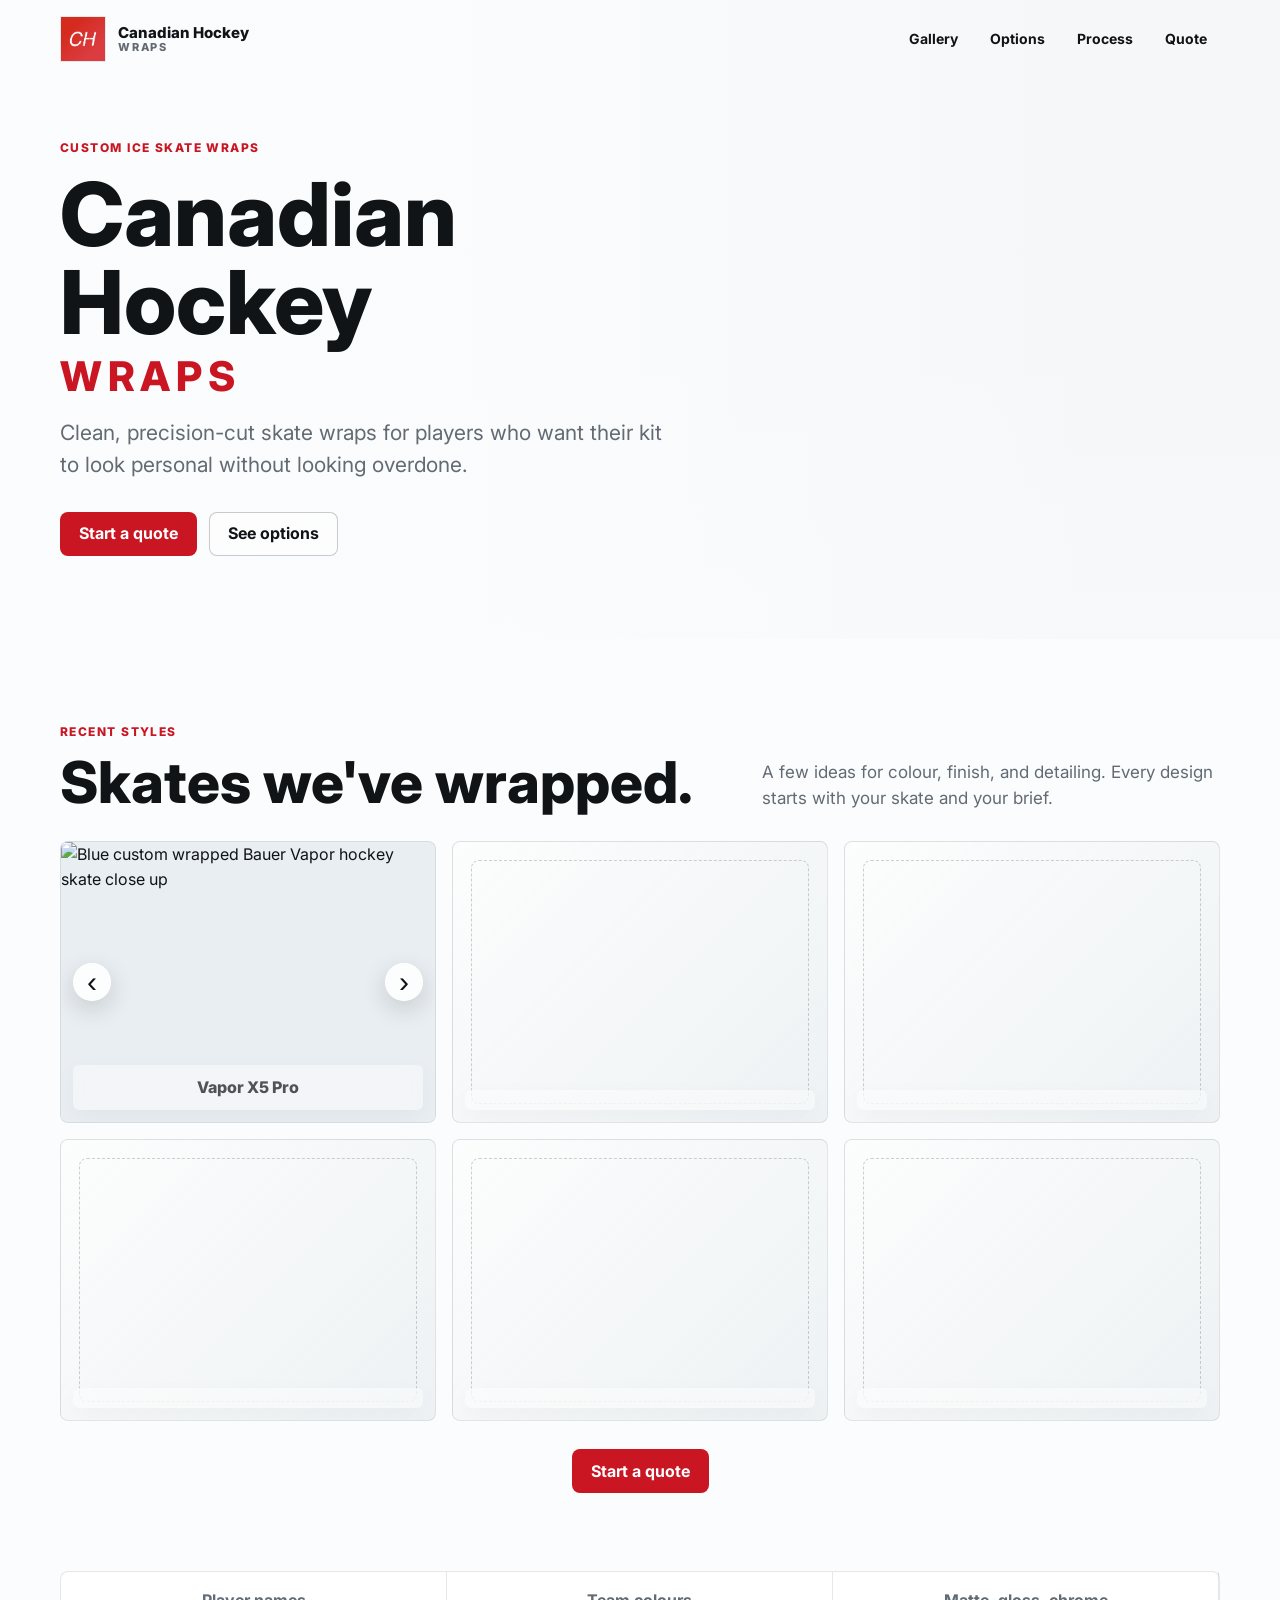
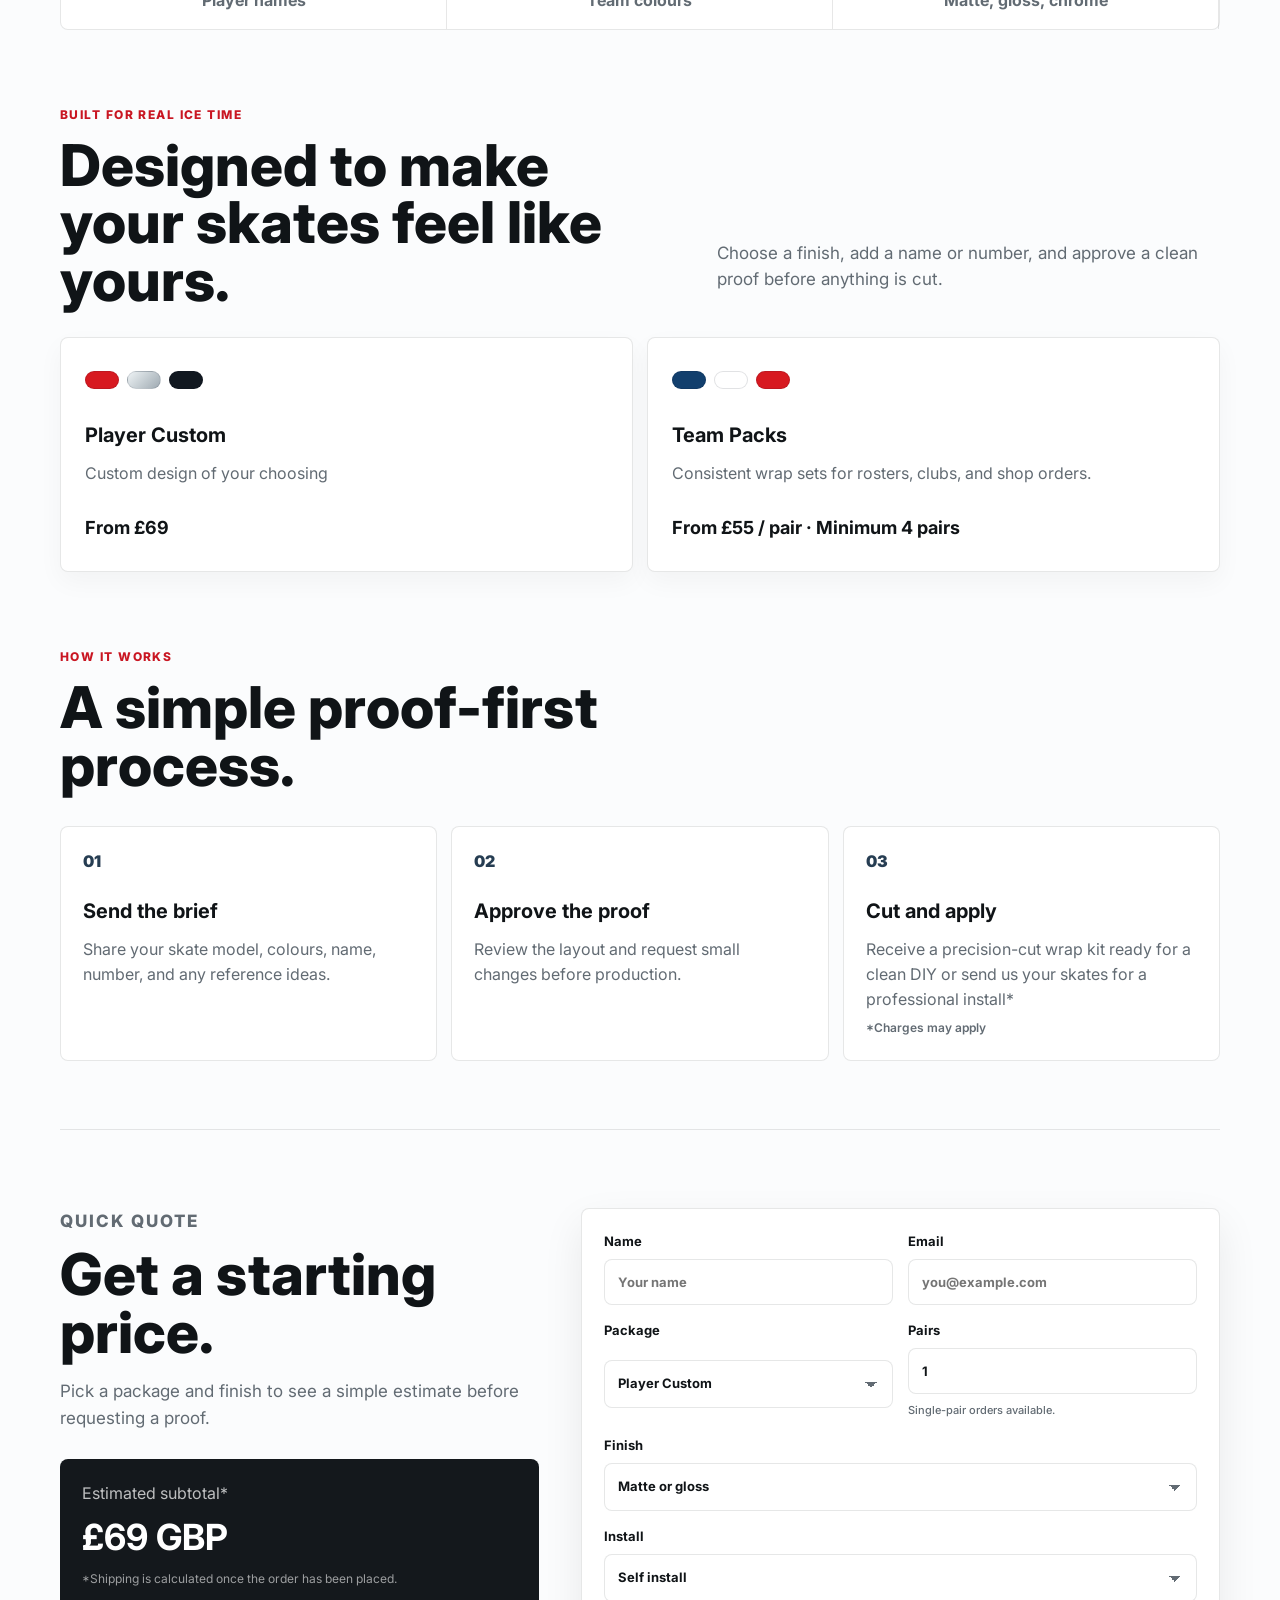
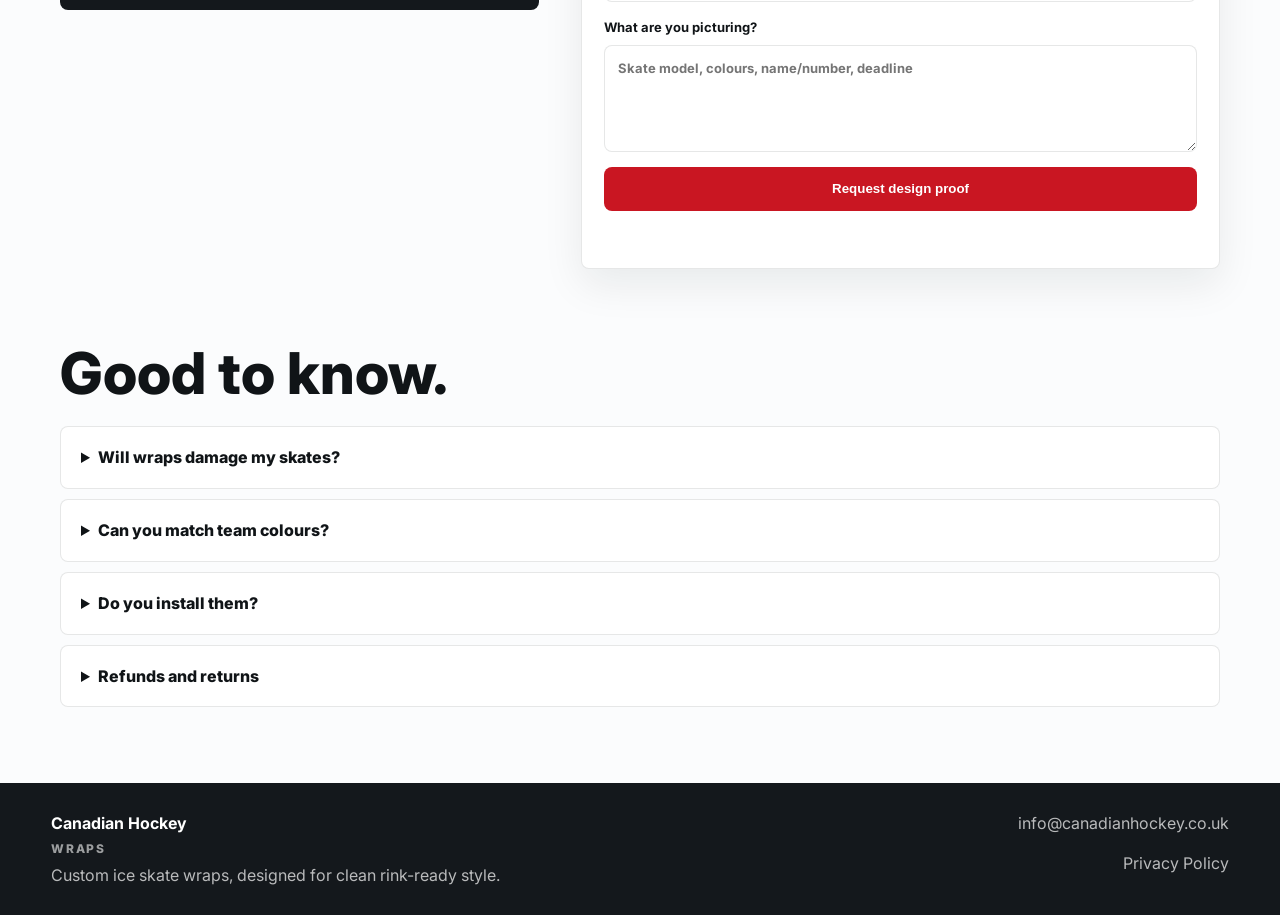
==== index.html @ 8af80b49 "Update index.html" ====
<!DOCTYPE html>
<html lang="en">
  <head>
    <!-- Google tag (gtag.js) -->
    <script async src="https://www.googletagmanager.com/gtag/js?id=G-CDZ405Z6BG"></script>
    <script>
      window.dataLayer = window.dataLayer || [];
      function gtag(){dataLayer.push(arguments);}
      gtag('js', new Date());

      gtag('config', 'G-CDZ405Z6BG');
    </script>
    <script type="text/javascript" charset="UTF-8" src="//cdn.cookie-script.com/s/f7b29fd24d698bcb7625a7acf35b748c.js"></script>
    <meta charset="UTF-8" />
    <meta name="viewport" content="width=device-width, initial-scale=1.0" />
    <meta
      name="description"
      content="Canadian Hockey creates clean, custom ice skate wraps through its Wraps product line."
    />
    <title>Canadian Hockey | Wraps</title>
    <link rel="icon" type="image/png" sizes="64x64" href="favicon.ico?" />
    <link rel="shortcut icon" type="image/png" href="favicon.ico?" />
    <link rel="apple-touch-icon" href="assets/ch-logo.png?v=2" />
    <link rel="preconnect" href="https://fonts.googleapis.com" />
    <link rel="preconnect" href="https://fonts.gstatic.com" crossorigin />
    <link
      href="https://fonts.googleapis.com/css2?family=Inter:wght@400;500;600;700;800&display=swap"
      rel="stylesheet"
    />
    <link rel="stylesheet" href="styles.css?v=22" />
  </head>
  <body>
    <header class="site-header" data-header>
      <div class="site-header-inner">
        <a class="brand" href="#top" aria-label="Canadian Hockey Wraps website home">
          <img class="brand-mark" src="assets/ch-logo.png" alt="" />
          <span class="brand-text">
            <span>Canadian Hockey</span>
            <small>Wraps</small>
          </span>
        </a>
        <button class="menu-button" type="button" aria-label="Open menu" aria-expanded="false" data-menu-button>
          <span></span>
          <span></span>
          <span></span>
        </button>
        <nav class="site-nav" aria-label="Primary navigation" data-nav>
          <a href="#gallery">Gallery</a>
          <a href="#wraps">Options</a>
          <a href="#process">Process</a>
          <a href="#quote">Quote</a>
        </nav>
      </div>
    </header>

    <main id="top">
      <section class="hero" aria-label="Canadian Hockey Wraps website">
        <div class="hero-overlay"></div>
        <div class="hero-content">
          <p class="eyebrow">Custom ice skate wraps</p>
          <h1>Canadian Hockey</h1>
          <p class="hero-subtitle">Wraps</p>
          <p class="hero-copy">
            Clean, precision-cut skate wraps for players who want their kit to look personal without looking overdone.
          </p>
          <div class="hero-actions">
            <a class="button primary" href="#quote">Start a quote</a>
            <a class="button secondary" href="#wraps">See options</a>
          </div>
        </div>
      </section>

      <section class="gallery-section" id="gallery">
        <div class="gallery-heading">
          <div>
            <p class="eyebrow">Recent styles</p>
            <h2>Skates we've wrapped.</h2>
          </div>
          <p>A few ideas for colour, finish, and detailing. Every design starts with your skate and your brief.</p>
        </div>

        <div class="skate-gallery">
          <figure class="gallery-item gallery-carousel" data-gallery-carousel>
            <div class="gallery-slides">
              <img class="is-active" src="assets/wrapped-skates-blue-vapor-1.jpg" alt="Blue custom wrapped Bauer Vapor hockey skate close up" />
              <img src="assets/wrapped-skates-blue-vapor-2.jpg" alt="Pair of blue custom wrapped Bauer Vapor hockey skates" />
            </div>
            <button class="gallery-arrow gallery-arrow-left" type="button" aria-label="Previous skate photo" data-gallery-prev>‹</button>
            <button class="gallery-arrow gallery-arrow-right" type="button" aria-label="Next skate photo" data-gallery-next>›</button>
            <figcaption><span>Vapor X5 Pro</span></figcaption>
          </figure>
          <figure class="gallery-item gallery-blank" aria-label="Blank skate wrap gallery slot">
            <figcaption><span></span><small></small></figcaption>
          </figure>
          <figure class="gallery-item gallery-blank" aria-label="Blank skate wrap gallery slot">
            <figcaption><span></span><small></small></figcaption>
          </figure>
          <figure class="gallery-item gallery-blank" aria-label="Blank skate wrap gallery slot">
            <figcaption><span></span><small></small></figcaption>
          </figure>
          <figure class="gallery-item gallery-blank" aria-label="Blank skate wrap gallery slot">
            <figcaption><span></span><small></small></figcaption>
          </figure>
          <figure class="gallery-item gallery-blank" aria-label="Blank skate wrap gallery slot">
            <figcaption><span></span><small></small></figcaption>
          </figure>
        </div>

        <div class="gallery-action">
          <a class="button primary" href="#quote">Start a quote</a>
        </div>
      </section>

      <section class="strip" aria-label="Service highlights">
        <span>Player names</span>
        <span>Team colours</span>
        <span>Matte, gloss, chrome</span>
      </section>

      <section class="section intro" id="wraps">
        <div>
          <p class="eyebrow">Built for real ice time</p>
          <h2>Designed to make your skates feel like yours.</h2>
        </div>
        <p>
          Choose a finish, add a name or number, and approve a clean proof before anything is cut.
        </p>
      </section>

      <section class="wrap-grid" aria-label="Wrap options">
        <article class="wrap-card">
          <div class="card-topline">
            <span class="swatch red"></span>
            <span class="swatch silver"></span>
            <span class="swatch black"></span>
          </div>
          <h3>Player Custom</h3>
          <p>Custom design of your choosing</p>
          <strong>From £69</strong>
        </article>
        <article class="wrap-card">
          <div class="card-topline">
            <span class="swatch blue"></span>
            <span class="swatch white"></span>
            <span class="swatch red"></span>
          </div>
          <h3>Team Packs</h3>
          <p>Consistent wrap sets for rosters, clubs, and shop orders.</p>
          <strong>From £55 / pair · Minimum 4 pairs</strong>
        </article>
      </section>

      <section class="section process" id="process">
        <div class="section-heading">
          <p class="eyebrow">How it works</p>
          <h2>A simple proof-first process.</h2>
        </div>
        <ol class="steps">
          <li>
            <span>01</span>
            <h3>Send the brief</h3>
            <p>Share your skate model, colours, name, number, and any reference ideas.</p>
          </li>
          <li>
            <span>02</span>
            <h3>Approve the proof</h3>
            <p>Review the layout and request small changes before production.</p>
          </li>
          <li>
            <span>03</span>
            <h3>Cut and apply</h3>
            <p>Receive a precision-cut wrap kit ready for a clean DIY or send us your skates for a professional install*</p>
            <small class="step-note">*Charges may apply</small>
          </li>
        </ol>
      </section>

      <section class="quote-section" id="quote">
        <div class="quote-copy">
          <p class="eyebrow">Quick quote</p>
          <h2>Get a starting price.</h2>
          <p>Pick a package and finish to see a simple estimate before requesting a proof.</p>
          <div class="estimate" aria-live="polite">
            <span>Estimated subtotal*</span>
            <strong data-estimate>£69 GBP</strong>
            <small>*Shipping is calculated once the order has been placed.</small>
          </div>
        </div>

        <form class="quote-form" action="https://formspree.io/f/xjgqnojv" method="POST" data-quote-form>
          <input type="hidden" name="_subject" value="New Canadian Hockey Wraps proof request" />
          <input type="hidden" name="estimated_subtotal" value="£69 GBP" data-estimate-field />
          <label>
            Name
            <input type="text" name="name" placeholder="Your name" required />
          </label>
          <label>
            Email
            <input type="email" name="email" placeholder="you@example.com" required />
          </label>
          <label>
            Package
            <select name="package" data-package>
              <option value="69" data-min-pairs="1">Player Custom</option>
              <option value="55" data-min-pairs="4">Team Pack</option>
            </select>
          </label>
          <label>
            Pairs
            <input type="number" name="pairs" min="1" max="40" value="1" data-pairs />
            <small class="input-note" data-pairs-note>Single-pair orders available.</small>
          </label>
          <label class="full">
            Finish
            <select name="finish" data-finish>
              <option value="0">Matte or gloss</option>
              <option value="20">Chrome accent (+£20/pair)</option>
            </select>
          </label>
          <label class="full">
            Install
            <select name="install" data-install>
              <option value="0">Self install</option>
              <option value="35">Professional install (+£35/pair)</option>
            </select>
          </label>
          <label class="full">
            What are you picturing?
            <textarea name="details" rows="4" placeholder="Skate model, colours, name/number, deadline"></textarea>
          </label>
          <button class="button primary full" type="submit">Request design proof</button>
          <p class="form-message" data-form-message></p>
        </form>
      </section>

      <section class="faq" aria-label="Frequently asked questions">
        <h2>Good to know.</h2>
        <div class="faq-list">
          <details>
            <summary>Will wraps damage my skates?</summary>
            <p>Wraps are designed to be removable from clean, intact boot surfaces. Older damaged finishes may lift.</p>
          </details>
          <details>
            <summary>Can you match team colours?</summary>
            <p>Yes. Send your colour references, jersey photos, or existing brand files and we will proof the match.</p>
          </details>
          <details>
            <summary>Do you install them?</summary>
            <p>
              We offer DIY wrap kits for those who prefer to customize their skates at home. Please be aware, however,
              that applying skate wraps requires precision and patience to achieve a perfect finish.
            </p>
            <p>
              If you would prefer to leave it to the experts, we offer a professional installation service for an
              additional £35. You can either visit us in person, or ship your skates to our workshop. If you choose to
              mail them in, please allow one week for us to complete the installation and return them to you.
            </p>
          </details>
          <details>
            <summary>Refunds and returns</summary>
            <p>
              Because every set of skate wraps is custom-printed just for you, we aren't able to accept returns once
              print production has started. We take great care in the creation of your custom gear, and we want to ensure you
              love the final product—so please double-check your order details before finalizing your purchase!
            </p>
          </details>
        </div>
      </section>
    </main>

    <footer class="site-footer">
      <div>
        <strong>Canadian Hockey</strong>
        <small>Wraps</small>
        <span>Custom ice skate wraps, designed for clean rink-ready style.</span>
      </div>
      <div class="footer-links">
        <a href="mailto:info@canadianhockey.co.uk">info@canadianhockey.co.uk</a>
        <a href="privacy.html">Privacy Policy</a>
      </div>
    </footer>

    <div class="image-lightbox" aria-hidden="true" data-lightbox>
      <button class="lightbox-close" type="button" aria-label="Close image preview" data-lightbox-close>×</button>
      <button class="lightbox-arrow lightbox-arrow-left" type="button" aria-label="Previous full-size skate photo" data-lightbox-prev>‹</button>
      <img src="" alt="" data-lightbox-image />
      <button class="lightbox-arrow lightbox-arrow-right" type="button" aria-label="Next full-size skate photo" data-lightbox-next>›</button>
    </div>

    <script src="script.js?v=22"></script>
  </body>
</html>
---- styles.css ----
:root {
  --ink: #101417;
  --muted: #626b73;
  --ice: #f3f7f9;
  --frost: #fbfcfd;
  --red: #c91622;
  --red-dark: #a8111b;
  --blue: #263d52;
  --line: rgba(16, 20, 23, 0.1);
  --shadow: 0 18px 45px rgba(16, 20, 23, 0.1);
  --radius: 8px;
}

* {
  box-sizing: border-box;
}

html {
  scroll-behavior: smooth;
}

body {
  margin: 0;
  color: var(--ink);
  background: var(--frost);
  font-family: Inter, system-ui, -apple-system, BlinkMacSystemFont, "Segoe UI", sans-serif;
  line-height: 1.55;
}

body.has-lightbox {
  overflow: hidden;
}

img {
  display: block;
  max-width: 100%;
}

a {
  color: inherit;
  text-decoration: none;
}

.site-header {
  position: fixed;
  z-index: 20;
  top: 0;
  left: 0;
  right: 0;
  padding: 16px clamp(18px, 4vw, 54px);
  color: var(--ink);
  transition: background 180ms ease, box-shadow 180ms ease, color 180ms ease;
}

.site-header-inner {
  position: relative;
  display: flex;
  align-items: center;
  justify-content: space-between;
  gap: 24px;
  width: min(1160px, 100%);
  margin: 0 auto;
}

.site-header.is-scrolled,
.site-header.is-open {
  color: var(--ink);
  background: rgba(251, 252, 253, 0.92);
  box-shadow: 0 10px 34px rgba(16, 20, 23, 0.08);
  backdrop-filter: blur(14px);
}

.brand {
  display: inline-flex;
  align-items: center;
  gap: 12px;
  font-weight: 800;
  letter-spacing: 0;
}

.brand-mark {
  display: block;
  width: 46px;
  height: 46px;
  object-fit: cover;
  border: 1px solid rgba(11, 15, 20, 0.08);
}

.brand-text {
  display: grid;
  gap: 1px;
  font-size: 15px;
  line-height: 1.05;
}

.brand-text small {
  color: var(--muted);
  font-size: 11px;
  font-weight: 800;
  letter-spacing: 0.16em;
  text-transform: uppercase;
}

.site-nav {
  display: flex;
  align-items: center;
  gap: 6px;
}

.site-nav a {
  padding: 10px 13px;
  border-radius: var(--radius);
  font-size: 14px;
  font-weight: 700;
}

.site-nav a:hover {
  background: rgba(215, 25, 32, 0.12);
}

.menu-button {
  display: none;
  width: 42px;
  height: 42px;
  border: 1px solid currentColor;
  border-radius: var(--radius);
  color: inherit;
  background: transparent;
  cursor: pointer;
}

.menu-button span {
  display: block;
  width: 18px;
  height: 2px;
  margin: 4px auto;
  background: currentColor;
}

.hero {
  position: relative;
  min-height: 71vh;
  display: grid;
  align-items: center;
  overflow: hidden;
  color: var(--ink);
  background: #f5f7f8;
}

.hero-image,
.hero-overlay {
  position: absolute;
  inset: 0;
  height: 100%;
}

.hero-overlay {
  width: 100%;
}

.hero-image {
  inset: auto -7vw auto auto;
  top: 41%;
  width: min(57vw, 790px);
  height: auto;
  max-height: 70%;
  max-width: none;
  object-fit: contain;
  object-position: center;
  opacity: 0.13;
  transform: translateY(-45%);
  -webkit-mask-image: linear-gradient(90deg, transparent 0%, rgba(0, 0, 0, 0.12) 12%, #000 30%);
  mask-image: linear-gradient(90deg, transparent 0%, rgba(0, 0, 0, 0.12) 12%, #000 30%);
}

.hero-overlay {
  background:
    linear-gradient(90deg, rgba(251, 252, 253, 0.98) 0%, rgba(251, 252, 253, 0.9) 36%, rgba(251, 252, 253, 0.42) 62%, rgba(251, 252, 253, 0.04) 86%),
    linear-gradient(0deg, rgba(251, 252, 253, 0.3), rgba(251, 252, 253, 0.02) 50%);
}

.hero-content {
  position: relative;
  width: min(1160px, calc(100% - 36px));
  margin: 0 auto;
  padding-top: 104px;
  transform: translateY(-24px);
}

.eyebrow {
  margin: 0 0 12px;
  color: var(--red);
  font-size: 12px;
  font-weight: 800;
  letter-spacing: 0.12em;
  text-transform: uppercase;
}

.hero h1,
.section h2,
.quote-section h2,
.faq h2 {
  margin: 0;
  font-weight: 800;
  line-height: 1;
  letter-spacing: 0;
}

.hero h1 {
  max-width: 640px;
  font-size: clamp(48px, 7vw, 88px);
}

.hero-subtitle {
  margin: 10px 0 0;
  color: var(--red);
  font-size: clamp(24px, 3.2vw, 42px);
  font-weight: 800;
  letter-spacing: 0.14em;
  line-height: 1;
  text-transform: uppercase;
}

.hero-copy {
  max-width: 620px;
  margin: 20px 0 0;
  color: var(--muted);
  font-size: clamp(17px, 2vw, 21px);
}

.hero-actions,
.card-topline {
  display: flex;
  align-items: center;
}

.hero-actions {
  gap: 12px;
  flex-wrap: wrap;
  margin-top: 30px;
}

.button {
  display: inline-flex;
  align-items: center;
  justify-content: center;
  min-height: 44px;
  padding: 0 18px;
  border: 1px solid transparent;
  border-radius: var(--radius);
  font-weight: 700;
  cursor: pointer;
}

.button.primary {
  color: #fff;
  background: var(--red);
}

.button.primary:hover {
  background: var(--red-dark);
}

.button.secondary {
  color: var(--ink);
  border-color: rgba(16, 20, 23, 0.22);
  background: rgba(255, 255, 255, 0.42);
}

.strip {
  display: grid;
  grid-template-columns: repeat(3, 1fr);
  width: min(1160px, calc(100% - 36px));
  margin: 22px auto 0;
  border: 1px solid var(--line);
  border-radius: var(--radius);
  background: #fff;
}

.gallery-section {
  width: min(1160px, calc(100% - 36px));
  margin: 0 auto;
  padding: 84px 0 56px;
}

.gallery-heading {
  display: grid;
  grid-template-columns: minmax(0, 1fr) minmax(280px, 0.7fr);
  gap: 48px;
  align-items: end;
  margin-bottom: 30px;
}

.gallery-heading h2 {
  margin: 0;
  font-size: clamp(34px, 4.5vw, 58px);
  font-weight: 800;
  line-height: 1;
}

.gallery-heading > p {
  margin: 0;
  color: var(--muted);
  font-size: 17px;
}

.skate-gallery {
  display: grid;
  grid-template-columns: repeat(3, minmax(0, 1fr));
  gap: 16px;
}

.gallery-item {
  position: relative;
  aspect-ratio: 4 / 3;
  margin: 0;
  overflow: hidden;
  border: 1px solid var(--line);
  border-radius: var(--radius);
  background: #eef2f4;
}

.gallery-item img {
  width: 100%;
  height: 100%;
  object-fit: cover;
  transition: transform 280ms ease;
}

.gallery-item:hover img {
  transform: scale(1.025);
}

.gallery-slides {
  position: absolute;
  inset: 0;
  background: #e9eef2;
}

.gallery-slides img {
  position: absolute;
  inset: 0;
  object-fit: cover;
  opacity: 0;
  pointer-events: none;
}

.gallery-slides img.is-active {
  opacity: 1;
  pointer-events: auto;
  cursor: zoom-in;
}

.gallery-arrow {
  position: absolute;
  top: 50%;
  z-index: 2;
  display: grid;
  place-items: center;
  width: 38px;
  height: 38px;
  padding: 0;
  border: 1px solid rgba(255, 255, 255, 0.7);
  border-radius: 50%;
  color: var(--ink);
  background: rgba(255, 255, 255, 0.86);
  box-shadow: 0 8px 24px rgba(16, 20, 23, 0.16);
  font-size: 30px;
  line-height: 1;
  transform: translateY(-50%);
}

.gallery-arrow:hover,
.gallery-arrow:focus-visible {
  background: #fff;
}

.gallery-arrow-left {
  left: 12px;
}

.gallery-arrow-right {
  right: 12px;
}

.gallery-blank {
  background:
    linear-gradient(135deg, rgba(255, 255, 255, 0.84), rgba(238, 242, 244, 0.7)),
    #eef2f4;
}

.gallery-blank::before {
  content: "";
  position: absolute;
  inset: 18px;
  border: 1px dashed rgba(104, 114, 124, 0.32);
  border-radius: 8px;
}

.gallery-blank figcaption {
  display: none;
}

.gallery-item figcaption {
  position: absolute;
  right: 12px;
  bottom: 12px;
  left: 12px;
  display: flex;
  align-items: center;
  justify-content: center;
  gap: 12px;
  padding: 10px 14px;
  border-radius: 6px;
  background: rgba(255, 255, 255, 0.44);
  box-shadow: 0 8px 24px rgba(16, 20, 23, 0.04);
  backdrop-filter: blur(10px);
}

.gallery-item figcaption span {
  color: rgba(16, 20, 23, 0.72);
  font-weight: 800;
}

.gallery-item figcaption small {
  color: var(--muted);
  font-size: 12px;
  text-align: right;
}

.image-lightbox {
  position: fixed;
  inset: 0;
  z-index: 100;
  display: grid;
  place-items: center;
  padding: clamp(18px, 4vw, 52px);
  background: rgba(8, 10, 12, 0.72);
  opacity: 0;
  pointer-events: none;
  backdrop-filter: blur(18px);
  transition: opacity 180ms ease;
}

.image-lightbox.is-open {
  opacity: 1;
  pointer-events: auto;
}

.image-lightbox img {
  display: block;
  max-width: min(1120px, 100%);
  max-height: min(82vh, 840px);
  object-fit: contain;
  border-radius: var(--radius);
  box-shadow: 0 28px 80px rgba(0, 0, 0, 0.42);
}

.lightbox-close {
  position: absolute;
  top: 22px;
  right: 22px;
  display: grid;
  place-items: center;
  width: 44px;
  height: 44px;
  padding: 0;
  border: 1px solid rgba(255, 255, 255, 0.4);
  border-radius: 50%;
  color: #fff;
  background: rgba(255, 255, 255, 0.14);
  font-size: 32px;
  line-height: 1;
}

.lightbox-close:hover,
.lightbox-close:focus-visible {
  background: rgba(255, 255, 255, 0.24);
}

.lightbox-arrow {
  position: absolute;
  top: 50%;
  z-index: 2;
  display: grid;
  place-items: center;
  width: 52px;
  height: 52px;
  padding: 0;
  border: 1px solid rgba(255, 255, 255, 0.46);
  border-radius: 50%;
  color: #fff;
  background: rgba(255, 255, 255, 0.16);
  font-size: 40px;
  line-height: 1;
  transform: translateY(-50%);
}

.lightbox-arrow:hover,
.lightbox-arrow:focus-visible {
  background: rgba(255, 255, 255, 0.28);
}

.lightbox-arrow-left {
  left: clamp(16px, 3vw, 36px);
}

.lightbox-arrow-right {
  right: clamp(16px, 3vw, 36px);
}

.gallery-action {
  display: flex;
  justify-content: center;
  margin-top: 28px;
}

.strip span {
  padding: 16px 20px;
  border-right: 1px solid var(--line);
  text-align: center;
  font-weight: 700;
  color: var(--muted);
}

.section,
.quote-section,
.faq,
.wrap-grid {
  width: min(1160px, calc(100% - 36px));
  margin: 0 auto;
}

.section {
  padding: 76px 0 28px;
}

.intro {
  display: grid;
  grid-template-columns: minmax(0, 1.1fr) minmax(280px, 0.9fr);
  gap: 42px;
  align-items: end;
}

.section h2,
.quote-section h2,
.faq h2 {
  font-size: clamp(34px, 4.5vw, 58px);
}

.intro > p,
.quote-copy p {
  color: var(--muted);
  font-size: 17px;
}

.wrap-grid {
  display: grid;
  grid-template-columns: repeat(2, minmax(0, 1fr));
  gap: 14px;
}

.wrap-card {
  min-height: 235px;
  padding: 24px;
  border: 1px solid var(--line);
  border-radius: var(--radius);
  background: #fff;
  box-shadow: 0 10px 26px rgba(16, 20, 23, 0.04);
}

.card-topline {
  gap: 8px;
  min-height: 36px;
}

.swatch {
  width: 34px;
  height: 18px;
  border-radius: 999px;
  border: 1px solid rgba(10, 21, 32, 0.12);
}

.red { background: #d71920; }
.silver { background: linear-gradient(135deg, #eef3f5, #9faab2); }
.black { background: #111820; }
.blue { background: #123f6d; }
.white { background: #fff; }
.chrome { background: linear-gradient(135deg, #ffffff, #6f7d86, #edf5fb); }
.charcoal { background: #37424d; }
.gold { background: #d7a330; }

.wrap-card h3,
.steps h3 {
  margin: 22px 0 10px;
  font-size: 20px;
}

.wrap-card p,
.steps p {
  margin: 0;
  color: var(--muted);
}

.step-note {
  display: block;
  margin-top: 8px;
  color: var(--muted);
  font-size: 12px;
  font-weight: 600;
}

.wrap-card strong {
  display: block;
  margin-top: 28px;
  color: var(--ink);
  font-size: 18px;
}

.process {
  padding-bottom: 68px;
}

.section-heading {
  max-width: 720px;
}

.steps {
  display: grid;
  grid-template-columns: repeat(3, 1fr);
  gap: 14px;
  margin: 32px 0 0;
  padding: 0;
  list-style: none;
}

.steps li {
  padding: 22px;
  border: 1px solid var(--line);
  border-radius: var(--radius);
  background: #fff;
}

.steps span {
  color: var(--blue);
  font-weight: 900;
}

.quote-section {
  display: grid;
  grid-template-columns: minmax(270px, 0.75fr) minmax(320px, 1fr);
  gap: 42px;
  padding: 78px 0 58px;
  border-top: 1px solid var(--line);
}

.estimate {
  display: grid;
  gap: 4px;
  margin-top: 28px;
  padding: 22px;
  color: #fff;
  background: #14181c;
  border-radius: var(--radius);
}

.estimate span {
  color: rgba(255, 255, 255, 0.72);
}

.estimate strong {
  font-size: 36px;
}

.estimate small {
  color: rgba(255, 255, 255, 0.58);
  font-size: 12px;
}

.quote-form {
  display: grid;
  grid-template-columns: repeat(2, 1fr);
  gap: 15px;
  padding: 22px;
  border: 1px solid var(--line);
  border-radius: var(--radius);
  background: #fff;
  box-shadow: 0 16px 40px rgba(16, 20, 23, 0.08);
}

label {
  display: grid;
  gap: 8px;
  min-width: 0;
  font-size: 13px;
  font-weight: 700;
}

.input-note {
  color: var(--muted);
  font-size: 11px;
  font-weight: 500;
}

input,
select,
textarea {
  width: 100%;
  min-height: 45px;
  padding: 12px 13px;
  border: 1px solid var(--line);
  border-radius: var(--radius);
  color: var(--ink);
  background: #fff;
  font: inherit;
}

select {
  height: 48px;
  padding-right: 42px;
  line-height: 1.2;
  appearance: none;
  -webkit-appearance: none;
  background-image:
    linear-gradient(45deg, transparent 50%, var(--muted) 50%),
    linear-gradient(135deg, var(--muted) 50%, transparent 50%);
  background-position:
    calc(100% - 21px) 21px,
    calc(100% - 15px) 21px;
  background-size:
    6px 6px,
    6px 6px;
  background-repeat: no-repeat;
}

textarea {
  resize: vertical;
}

.full {
  grid-column: 1 / -1;
}

.form-message {
  grid-column: 1 / -1;
  min-height: 20px;
  margin: 0;
  color: var(--blue);
  font-weight: 700;
}

.faq {
  padding: 18px 0 76px;
}

.faq h2 {
  margin-bottom: 24px;
}

.faq-list {
  display: grid;
  gap: 10px;
}

details {
  border: 1px solid var(--line);
  border-radius: var(--radius);
  background: #fff;
}

summary {
  padding: 18px 20px;
  font-weight: 800;
  cursor: pointer;
}

details p {
  margin: 0;
  padding: 0 20px 20px;
  color: var(--muted);
}

.site-footer {
  display: flex;
  justify-content: space-between;
  gap: 20px;
  padding: 28px clamp(18px, 4vw, 54px);
  color: #fff;
  background: #14181c;
}

.site-footer div {
  display: grid;
  gap: 4px;
}

.footer-links {
  justify-items: end;
}

.site-footer small {
  color: rgba(255, 255, 255, 0.58);
  font-size: 12px;
  font-weight: 800;
  letter-spacing: 0.14em;
  text-transform: uppercase;
}

.site-footer span,
.site-footer a {
  color: rgba(255, 255, 255, 0.7);
}

.policy-page {
  width: min(900px, calc(100% - 36px));
  margin: 0 auto;
  padding: 142px 0 82px;
}

.policy-hero {
  padding-bottom: 34px;
  border-bottom: 1px solid var(--line);
}

.policy-hero h1 {
  margin: 0;
  font-size: clamp(44px, 6vw, 72px);
  line-height: 1;
}

.policy-hero p:last-child {
  margin: 16px 0 0;
  color: var(--muted);
}

.policy-content {
  display: grid;
  gap: 18px;
  padding-top: 34px;
}

.policy-content h2 {
  margin: 20px 0 0;
  font-size: 22px;
}

.policy-content p {
  margin: 0;
  color: var(--muted);
}

.policy-content a {
  color: var(--red);
  font-weight: 700;
}

@media (max-width: 860px) {
  .menu-button {
    display: block;
  }

  .site-nav {
    position: absolute;
    top: calc(100% - 4px);
    left: 0;
    right: 0;
    display: none;
    grid-template-columns: 1fr;
    padding: 10px;
    border: 1px solid var(--line);
    border-radius: var(--radius);
    background: #fff;
    box-shadow: var(--shadow);
  }

  .site-nav.is-open {
    display: grid;
  }

  .site-nav a {
    color: var(--ink);
  }

  .hero {
    min-height: 760px;
    align-items: end;
  }

  .hero-image {
    inset: 0;
    width: 100%;
    height: 100%;
    max-width: 100%;
    max-height: none;
    object-fit: cover;
    object-position: 62% top;
    opacity: 0.22;
    transform: none;
    -webkit-mask-image: none;
    mask-image: none;
  }

  .hero-overlay {
    background:
      linear-gradient(0deg, rgba(251, 252, 253, 0.98) 0%, rgba(251, 252, 253, 0.86) 42%, rgba(251, 252, 253, 0.08) 78%),
      linear-gradient(90deg, rgba(251, 252, 253, 0.72), rgba(251, 252, 253, 0.08));
  }

  .hero-content {
    margin: 0 auto;
    padding: 110px 0 36px;
    transform: none;
  }

  .strip,
  .gallery-heading,
  .intro,
  .wrap-grid,
  .steps,
  .quote-section {
    grid-template-columns: 1fr;
  }

  .skate-gallery {
    grid-template-columns: repeat(2, minmax(0, 1fr));
  }

  .strip span {
    border-right: 0;
    border-bottom: 1px solid var(--line);
  }

  .section {
    padding-top: 66px;
  }

  .quote-section {
    padding-top: 66px;
  }
}

@media (max-width: 560px) {
  .brand-text {
    max-width: 150px;
    line-height: 1.1;
  }

  .hero {
    min-height: 720px;
  }

  .hero h1 {
    font-size: 48px;
  }

  .quote-form {
    grid-template-columns: 1fr;
    padding: 18px;
  }

  .gallery-section {
    padding-top: 62px;
  }

  .skate-gallery {
    grid-template-columns: 1fr;
  }

  .gallery-blank {
    display: none;
  }

  .site-footer {
    display: grid;
  }

  .footer-links {
    justify-items: start;
  }
}
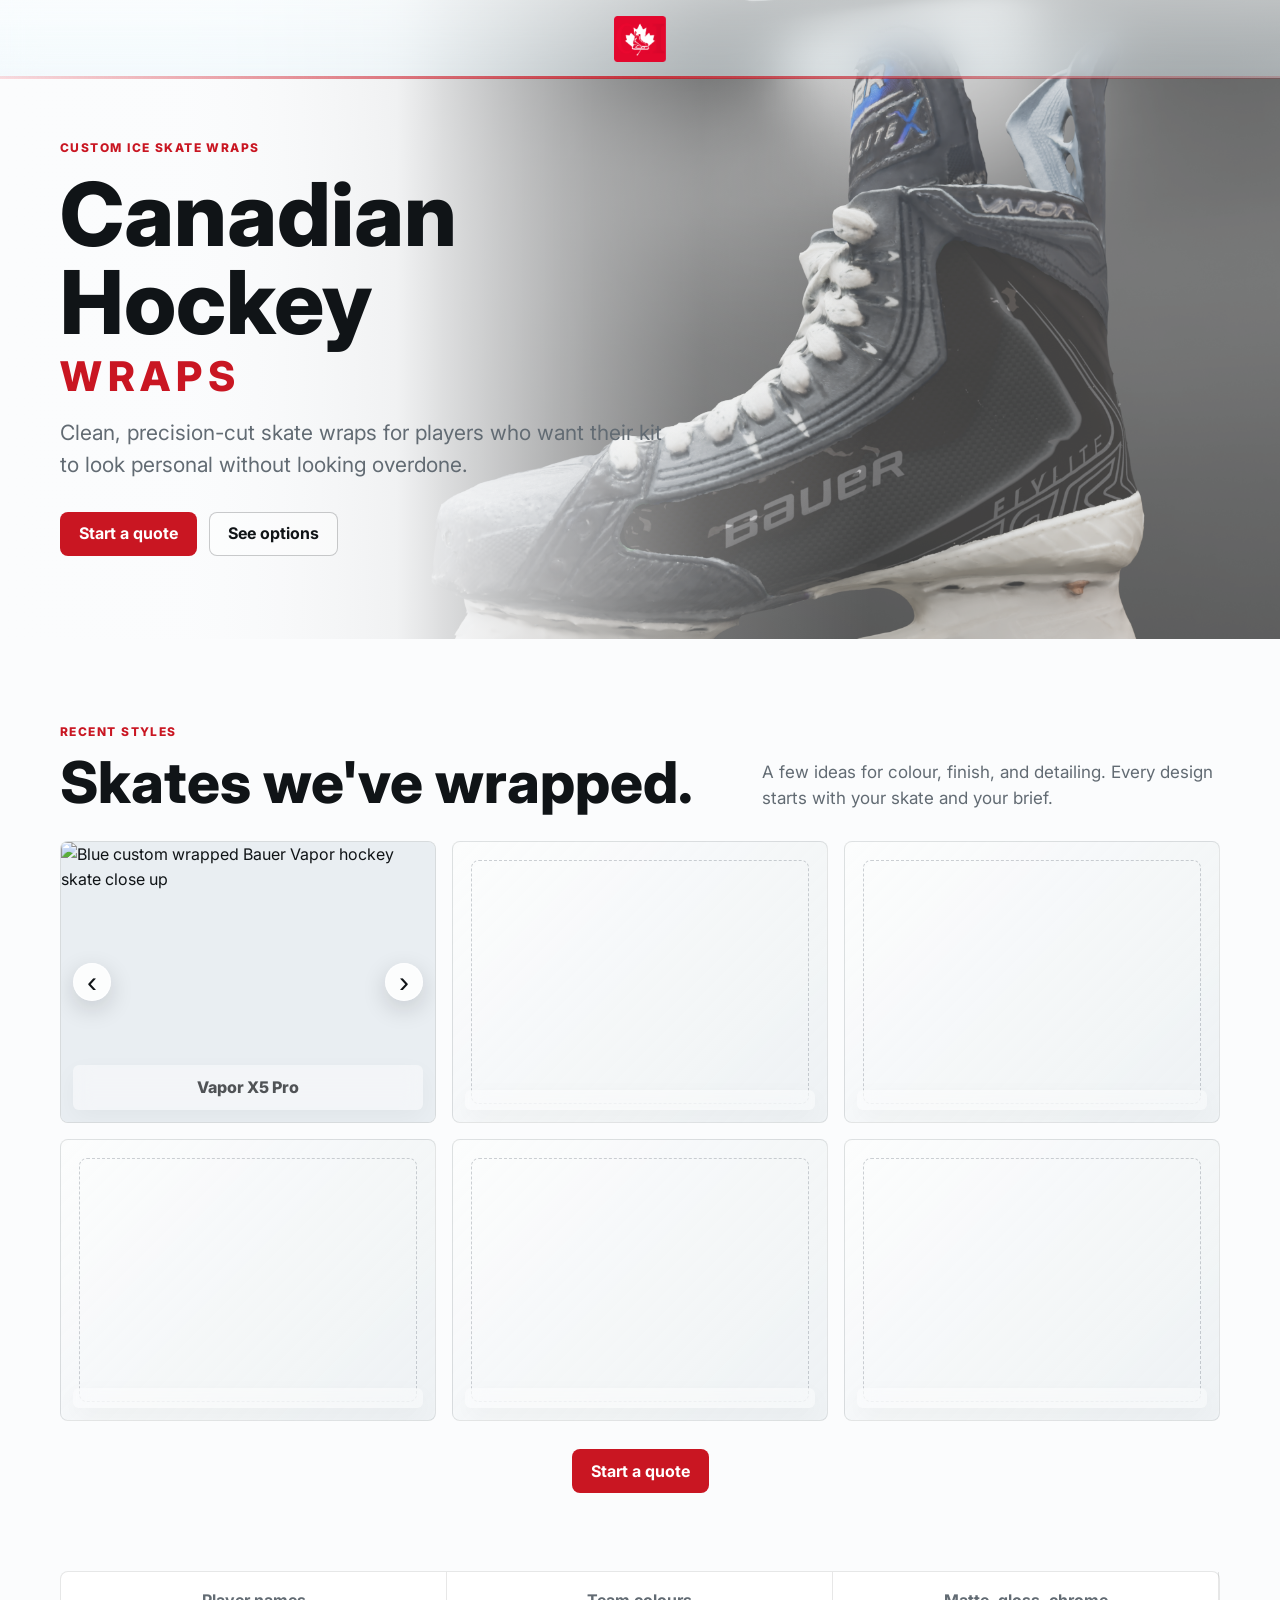
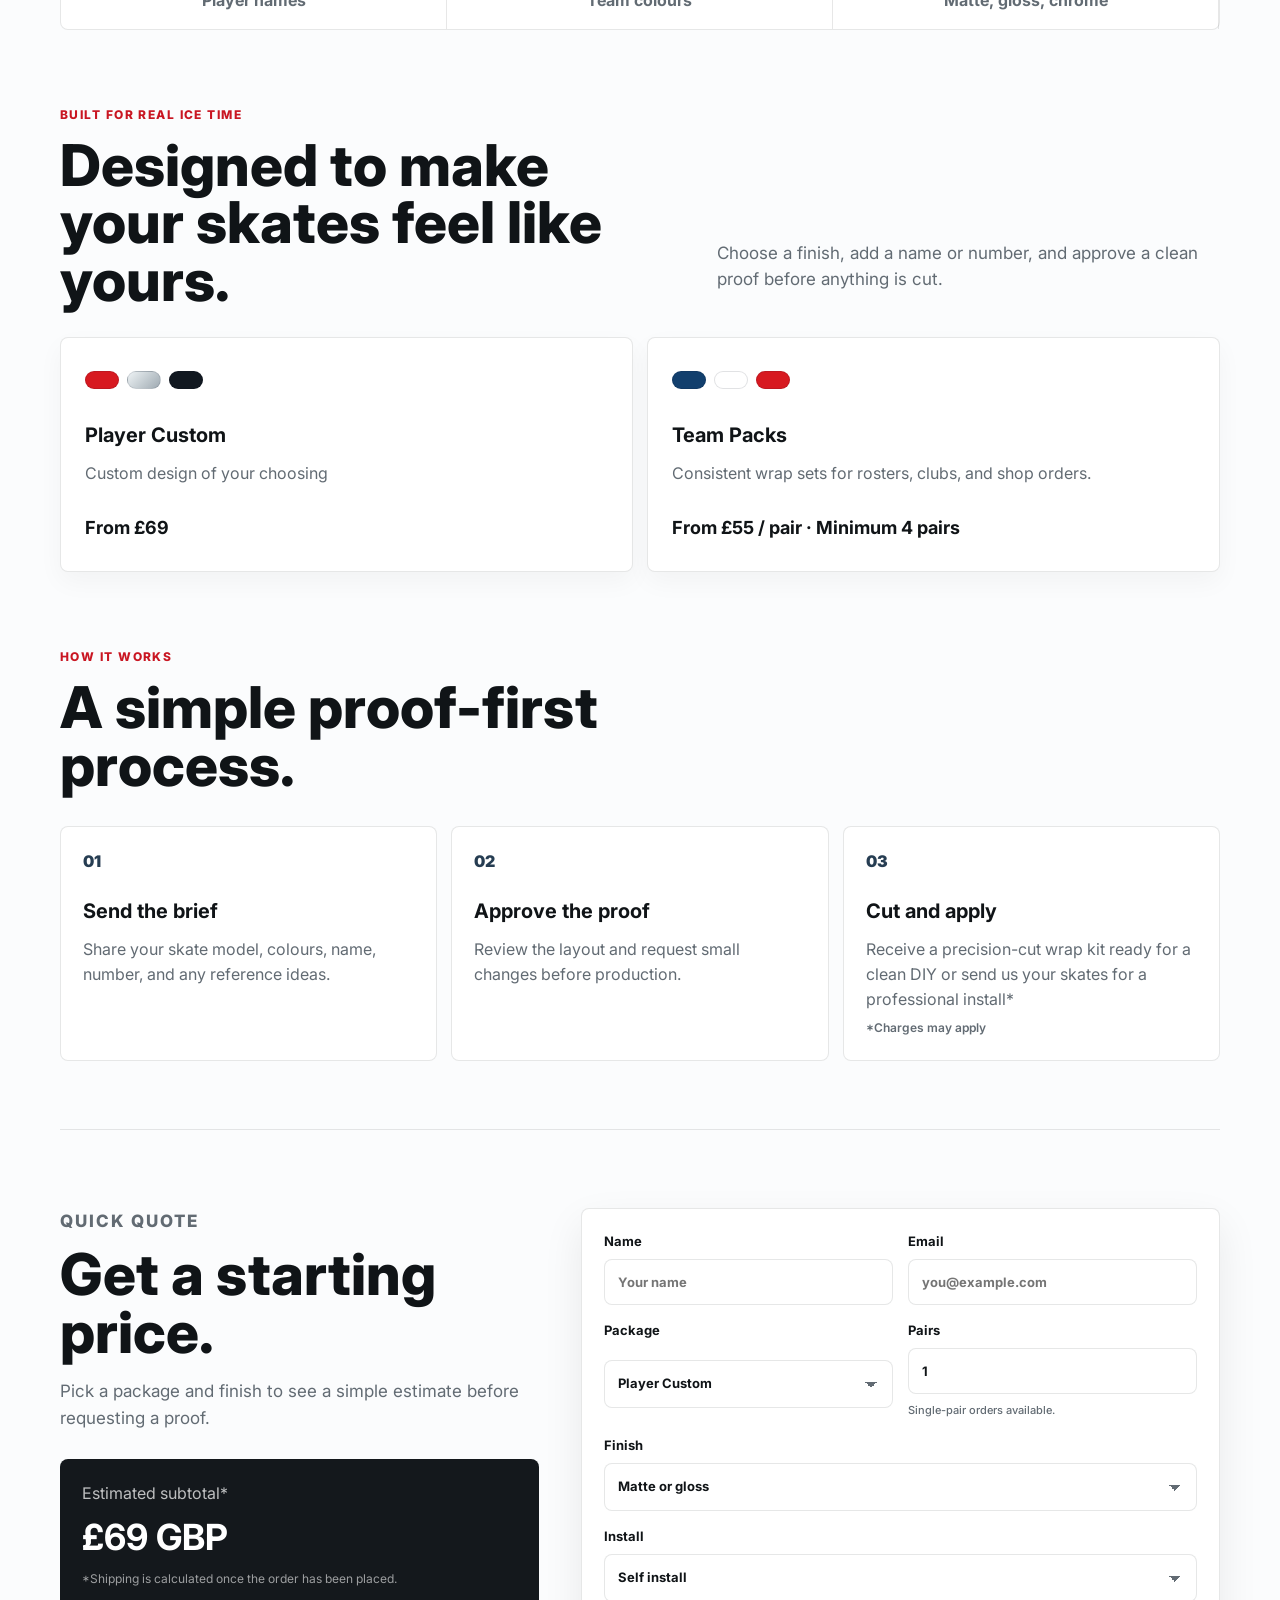
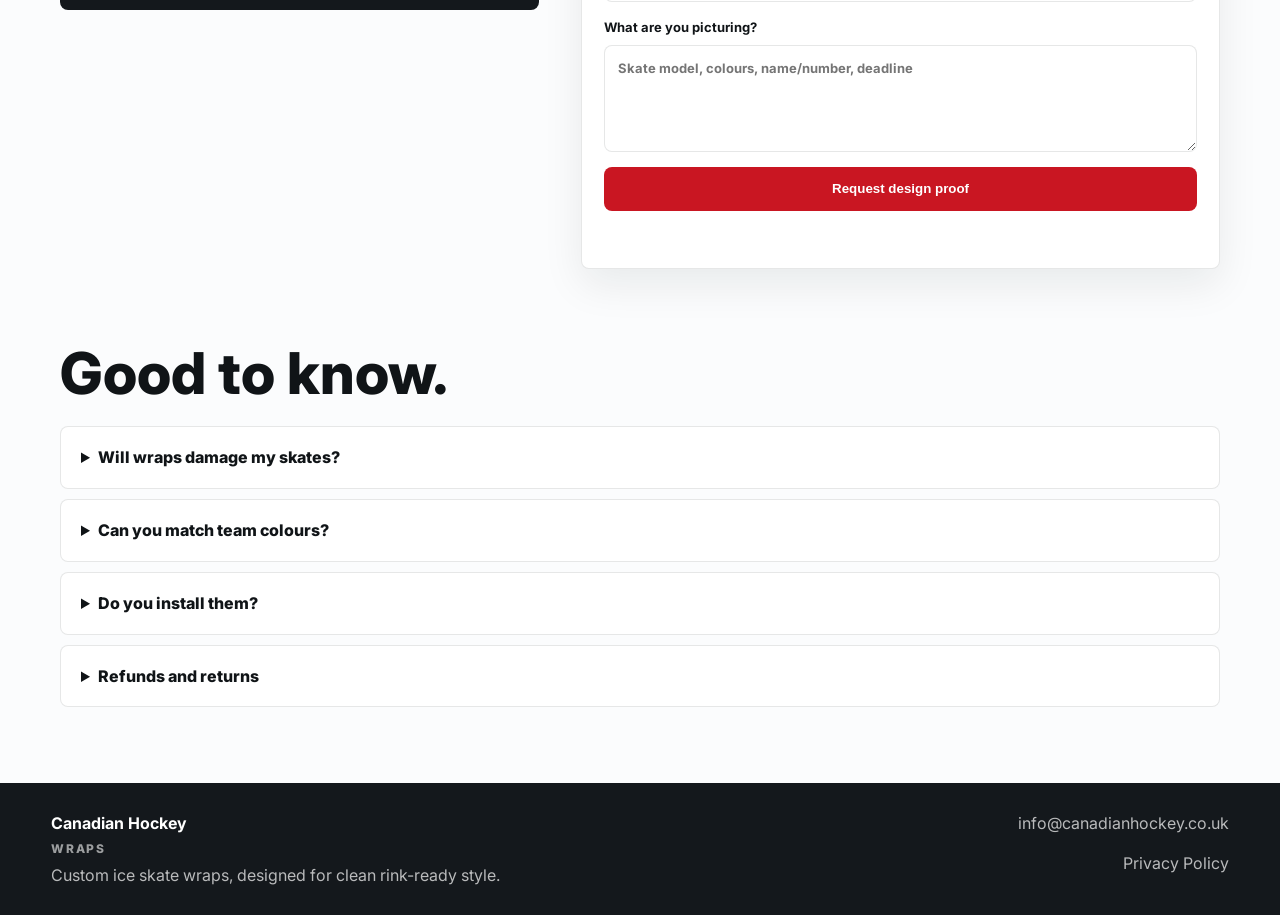
==== commit 68d99c5e: "Update_1.01" ====
--- a/index.html
+++ b/index.html
@@ -18,8 +18,8 @@
       content="Canadian Hockey creates clean, custom ice skate wraps through its Wraps product line."
     />
     <title>Canadian Hockey | Wraps</title>
-    <link rel="icon" type="image/png" sizes="64x64" href="favicon.ico?" />
-    <link rel="shortcut icon" type="image/png" href="favicon.ico?" />
+    <link rel="icon" type="image/png" sizes="64x64" href="favicon.png?v=2" />
+    <link rel="shortcut icon" type="image/png" href="favicon.png?v=2" />
     <link rel="apple-touch-icon" href="assets/ch-logo.png?v=2" />
     <link rel="preconnect" href="https://fonts.googleapis.com" />
     <link rel="preconnect" href="https://fonts.gstatic.com" crossorigin />
@@ -27,34 +27,20 @@
       href="https://fonts.googleapis.com/css2?family=Inter:wght@400;500;600;700;800&display=swap"
       rel="stylesheet"
     />
-    <link rel="stylesheet" href="styles.css?v=22" />
+    <link rel="stylesheet" href="styles.css?v=35" />
   </head>
   <body>
     <header class="site-header" data-header>
       <div class="site-header-inner">
         <a class="brand" href="#top" aria-label="Canadian Hockey Wraps website home">
-          <img class="brand-mark" src="assets/ch-logo.png" alt="" />
-          <span class="brand-text">
-            <span>Canadian Hockey</span>
-            <small>Wraps</small>
-          </span>
+          <img class="brand-mark" src="assets/new-ch-logo.png" alt="Canadian Hockey" />
         </a>
-        <button class="menu-button" type="button" aria-label="Open menu" aria-expanded="false" data-menu-button>
-          <span></span>
-          <span></span>
-          <span></span>
-        </button>
-        <nav class="site-nav" aria-label="Primary navigation" data-nav>
-          <a href="#gallery">Gallery</a>
-          <a href="#wraps">Options</a>
-          <a href="#process">Process</a>
-          <a href="#quote">Quote</a>
-        </nav>
       </div>
     </header>
 
     <main id="top">
       <section class="hero" aria-label="Canadian Hockey Wraps website">
+        <canvas class="hero-sequence" width="1920" height="1080" aria-hidden="true" data-hero-sequence></canvas>
         <div class="hero-overlay"></div>
         <div class="hero-content">
           <p class="eyebrow">Custom ice skate wraps</p>
@@ -287,6 +273,6 @@
       <button class="lightbox-arrow lightbox-arrow-right" type="button" aria-label="Next full-size skate photo" data-lightbox-next>›</button>
     </div>
 
-    <script src="script.js?v=22"></script>
+    <script src="script.js?v=35"></script>
   </body>
 </html>
--- a/styles.css
+++ b/styles.css
@@ -49,15 +49,27 @@
   right: 0;
   padding: 16px clamp(18px, 4vw, 54px);
   color: var(--ink);
+  background: linear-gradient(180deg, rgba(248, 253, 255, 0.66), rgba(235, 247, 252, 0.48));
+  backdrop-filter: blur(18px) saturate(1.18);
+  animation: headerReveal 620ms cubic-bezier(0.2, 0.8, 0.2, 1) both;
   transition: background 180ms ease, box-shadow 180ms ease, color 180ms ease;
+}
+
+.site-header::after {
+  content: "";
+  position: absolute;
+  right: 0;
+  bottom: -1px;
+  left: 0;
+  height: 3px;
+  background: linear-gradient(90deg, rgba(255, 74, 86, 0.18), rgba(201, 22, 34, 0.82), rgba(168, 17, 27, 0.18));
 }
 
 .site-header-inner {
   position: relative;
   display: flex;
   align-items: center;
-  justify-content: space-between;
-  gap: 24px;
+  justify-content: center;
   width: min(1160px, 100%);
   margin: 0 auto;
 }
@@ -65,25 +77,127 @@
 .site-header.is-scrolled,
 .site-header.is-open {
   color: var(--ink);
-  background: rgba(251, 252, 253, 0.92);
-  box-shadow: 0 10px 34px rgba(16, 20, 23, 0.08);
-  backdrop-filter: blur(14px);
+  background: linear-gradient(180deg, rgba(248, 253, 255, 0.72), rgba(235, 247, 252, 0.56));
+  box-shadow: 0 10px 34px rgba(16, 20, 23, 0.06);
+  backdrop-filter: blur(18px) saturate(1.18);
 }
 
 .brand {
+  position: relative;
   display: inline-flex;
   align-items: center;
-  gap: 12px;
-  font-weight: 800;
+  animation: brandIntroMove 2.8s cubic-bezier(0.22, 0.9, 0.18, 1) 180ms both;
+}
+
+.brand-mark {
+  position: relative;
+  z-index: 2;
+  display: block;
+  width: 52px;
+  height: 46px;
+  object-fit: contain;
+  border: 0;
+  animation: logoIntroScale 2.8s cubic-bezier(0.22, 0.9, 0.18, 1) 180ms both;
+}
+
+.brand::after {
+  content: "Canadian Hockey";
+  position: absolute;
+  top: 50%;
+  left: calc(100% + 12px);
+  white-space: nowrap;
+  color: rgba(16, 20, 23, 0.76);
+  font-family: Baskerville, "Libre Baskerville", Georgia, serif;
+  font-size: 15px;
+  font-weight: 600;
   letter-spacing: 0;
-}
-
-.brand-mark {
-  display: block;
-  width: 46px;
-  height: 46px;
-  object-fit: cover;
-  border: 1px solid rgba(11, 15, 20, 0.08);
+  opacity: 0;
+  clip-path: inset(0 100% 0 0);
+  transform: translate(-20px, -50%);
+  animation: brandTextSwipe 2.8s cubic-bezier(0.22, 0.9, 0.18, 1) 180ms both;
+}
+
+@keyframes headerReveal {
+  from {
+    opacity: 0;
+    transform: translateY(-18px);
+  }
+
+  to {
+    opacity: 1;
+    transform: translateY(0);
+  }
+}
+
+@keyframes brandIntroMove {
+  0% {
+    opacity: 0;
+    transform: translateX(0);
+  }
+
+  12% {
+    opacity: 1;
+  }
+
+  24%,
+  68% {
+    opacity: 1;
+    transform: translateX(-92px);
+  }
+
+  100% {
+    opacity: 1;
+    transform: translateX(0);
+  }
+}
+
+@keyframes logoIntroScale {
+  0% {
+    opacity: 0;
+    transform: scale(0.86);
+  }
+
+  14%,
+  100% {
+    opacity: 1;
+    transform: scale(1);
+  }
+}
+
+@keyframes brandTextSwipe {
+  0%,
+  20% {
+    opacity: 0;
+    clip-path: inset(0 100% 0 0);
+    transform: translate(-20px, -50%);
+  }
+
+  34%,
+  58% {
+    opacity: 1;
+    clip-path: inset(0 0 0 0);
+    transform: translate(0, -50%);
+  }
+
+  76%,
+  100% {
+    opacity: 0;
+    clip-path: inset(0 100% 0 0);
+    transform: translate(-20px, -50%);
+  }
+}
+
+@media (prefers-reduced-motion: reduce) {
+  .site-header,
+  .brand,
+  .brand-mark,
+  .brand::after {
+    animation: none;
+  }
+
+  .brand::after {
+    display: none;
+  }
 }
 
 .brand-text {
@@ -148,6 +262,7 @@
 }
 
 .hero-image,
+.hero-sequence,
 .hero-overlay {
   position: absolute;
   inset: 0;
@@ -156,6 +271,7 @@
 
 .hero-overlay {
   width: 100%;
+  z-index: 1;
 }
 
 .hero-image {
@@ -173,10 +289,23 @@
   mask-image: linear-gradient(90deg, transparent 0%, rgba(0, 0, 0, 0.12) 12%, #000 30%);
 }
 
+.hero-sequence {
+  inset: auto clamp(-300px, -14vw, -120px) auto auto;
+  top: 50%;
+  width: auto;
+  height: calc(100% + 76px);
+  max-height: none;
+  opacity: 0.74;
+  pointer-events: none;
+  transform: translateY(-50%);
+  z-index: 0;
+  -webkit-mask-image: linear-gradient(90deg, transparent 0%, rgba(0, 0, 0, 0.28) 7%, rgba(0, 0, 0, 0.92) 20%, #000 32%);
+  mask-image: linear-gradient(90deg, transparent 0%, rgba(0, 0, 0, 0.28) 7%, rgba(0, 0, 0, 0.92) 20%, #000 32%);
+}
+
 .hero-overlay {
   background:
-    linear-gradient(90deg, rgba(251, 252, 253, 0.98) 0%, rgba(251, 252, 253, 0.9) 36%, rgba(251, 252, 253, 0.42) 62%, rgba(251, 252, 253, 0.04) 86%),
-    linear-gradient(0deg, rgba(251, 252, 253, 0.3), rgba(251, 252, 253, 0.02) 50%);
+    linear-gradient(90deg, #fbfcfd 0%, rgba(251, 252, 253, 0.92) 31%, rgba(251, 252, 253, 0.18) 55%, rgba(251, 252, 253, 0) 68%);
 }
 
 .hero-content {
@@ -185,6 +314,7 @@
   margin: 0 auto;
   padding-top: 104px;
   transform: translateY(-24px);
+  z-index: 2;
 }
 
 .eyebrow {
@@ -886,7 +1016,8 @@
     align-items: end;
   }
 
-  .hero-image {
+  .hero-image,
+  .hero-sequence {
     inset: 0;
     width: 100%;
     height: 100%;
@@ -900,6 +1031,10 @@
     mask-image: none;
   }
 
+  .hero-sequence {
+    opacity: 0.28;
+  }
+
   .hero-overlay {
     background:
       linear-gradient(0deg, rgba(251, 252, 253, 0.98) 0%, rgba(251, 252, 253, 0.86) 42%, rgba(251, 252, 253, 0.08) 78%),
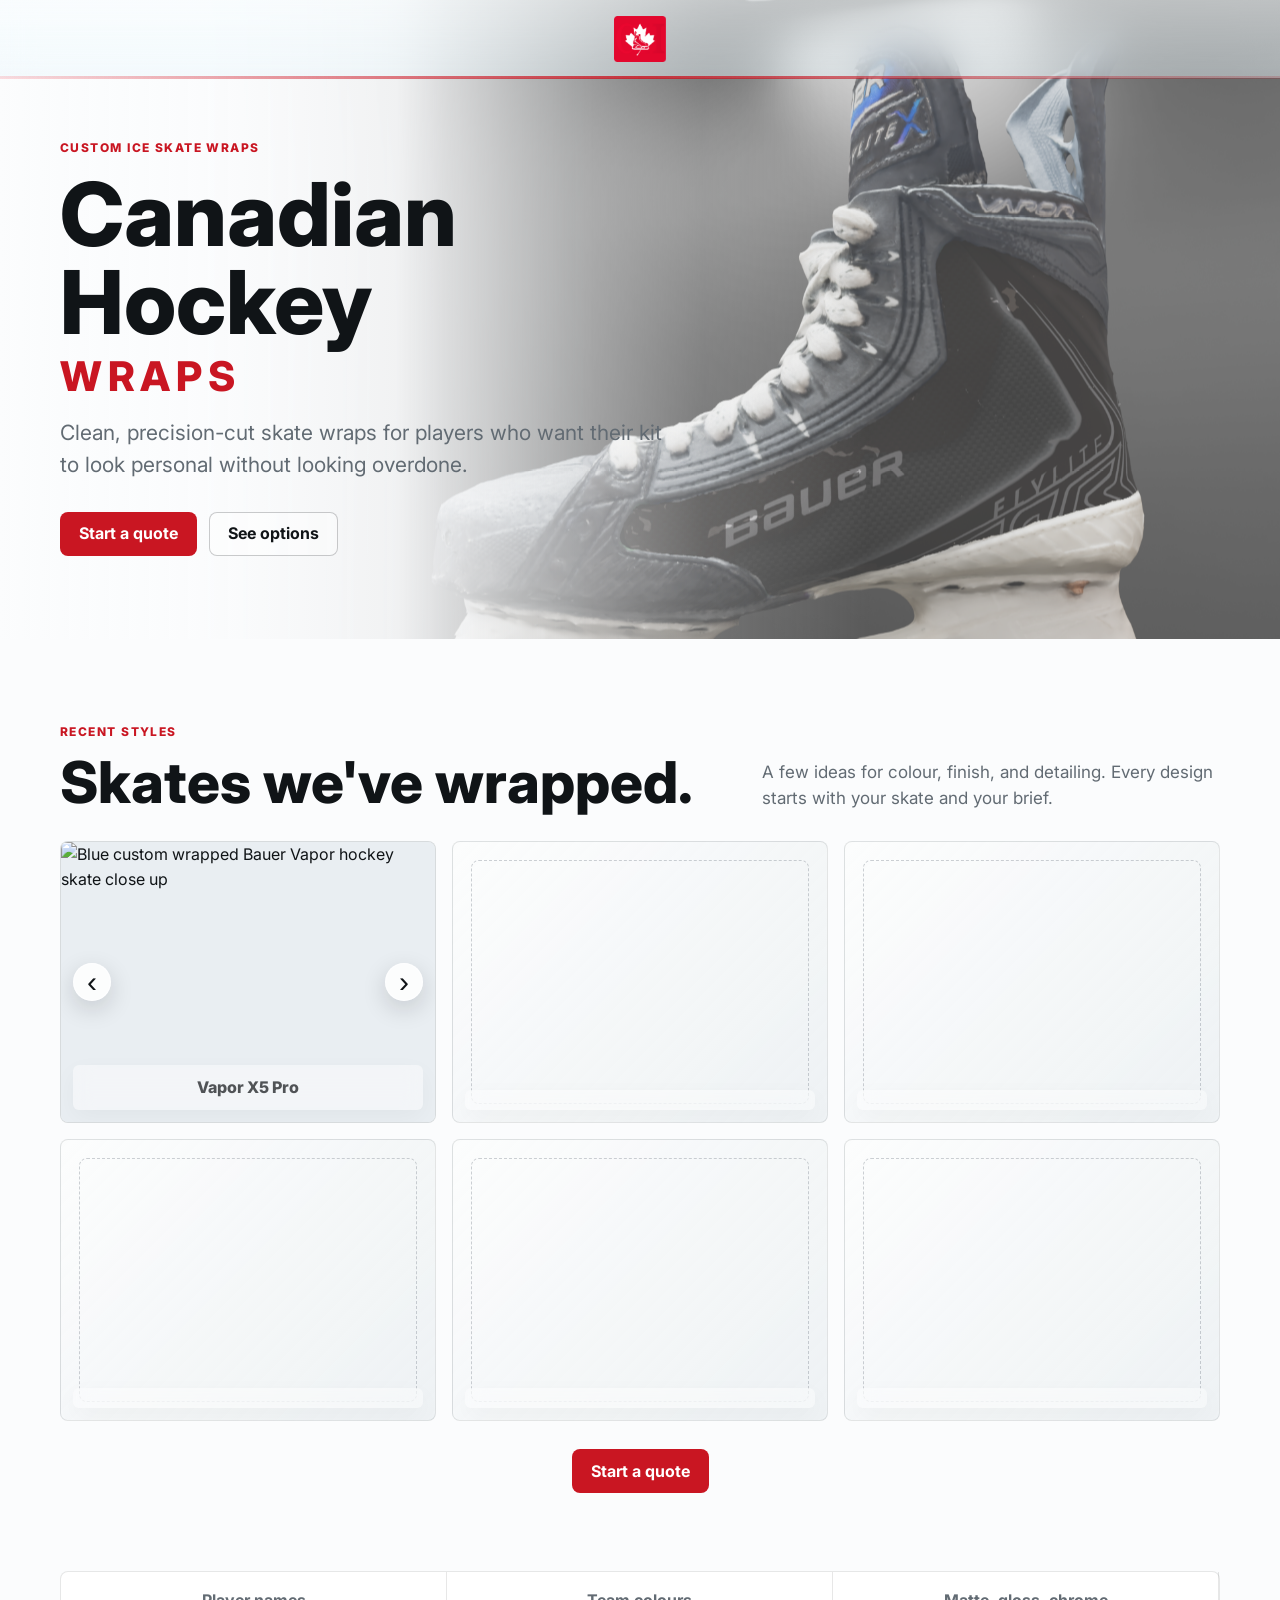
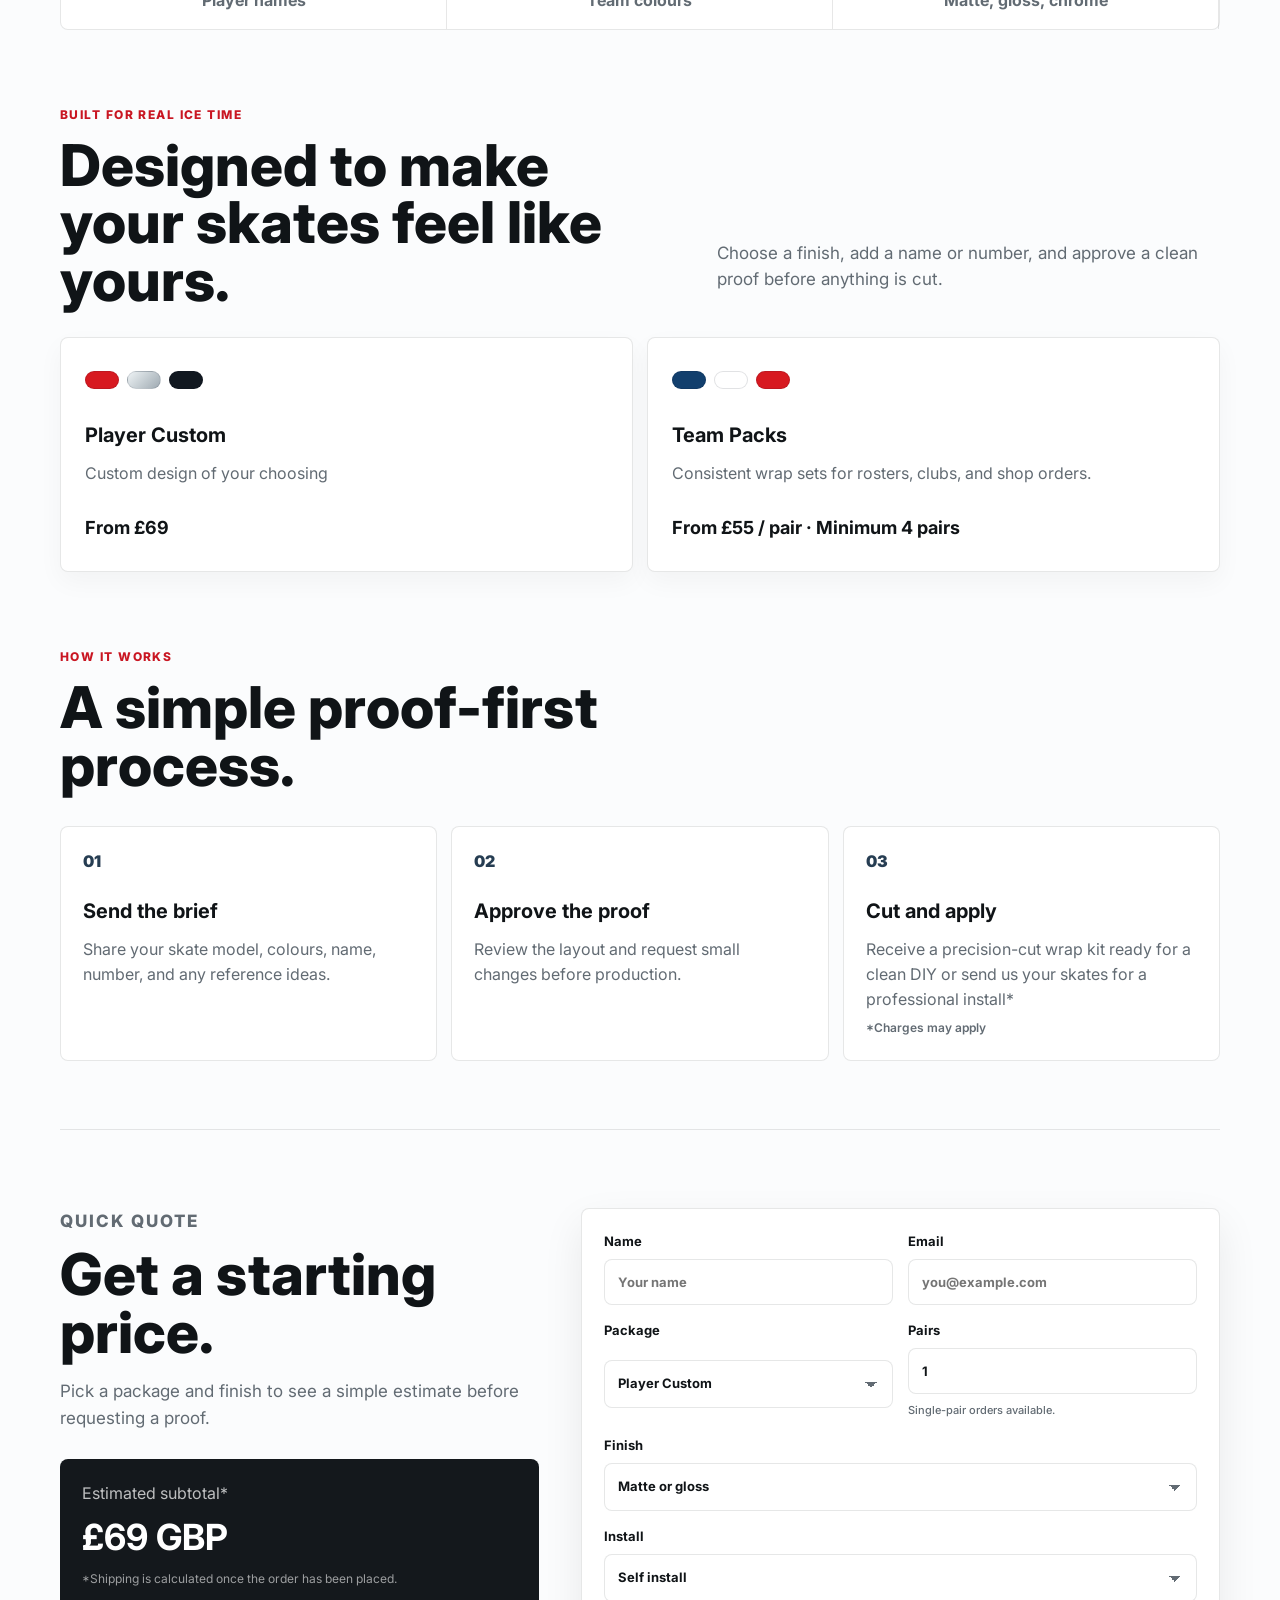
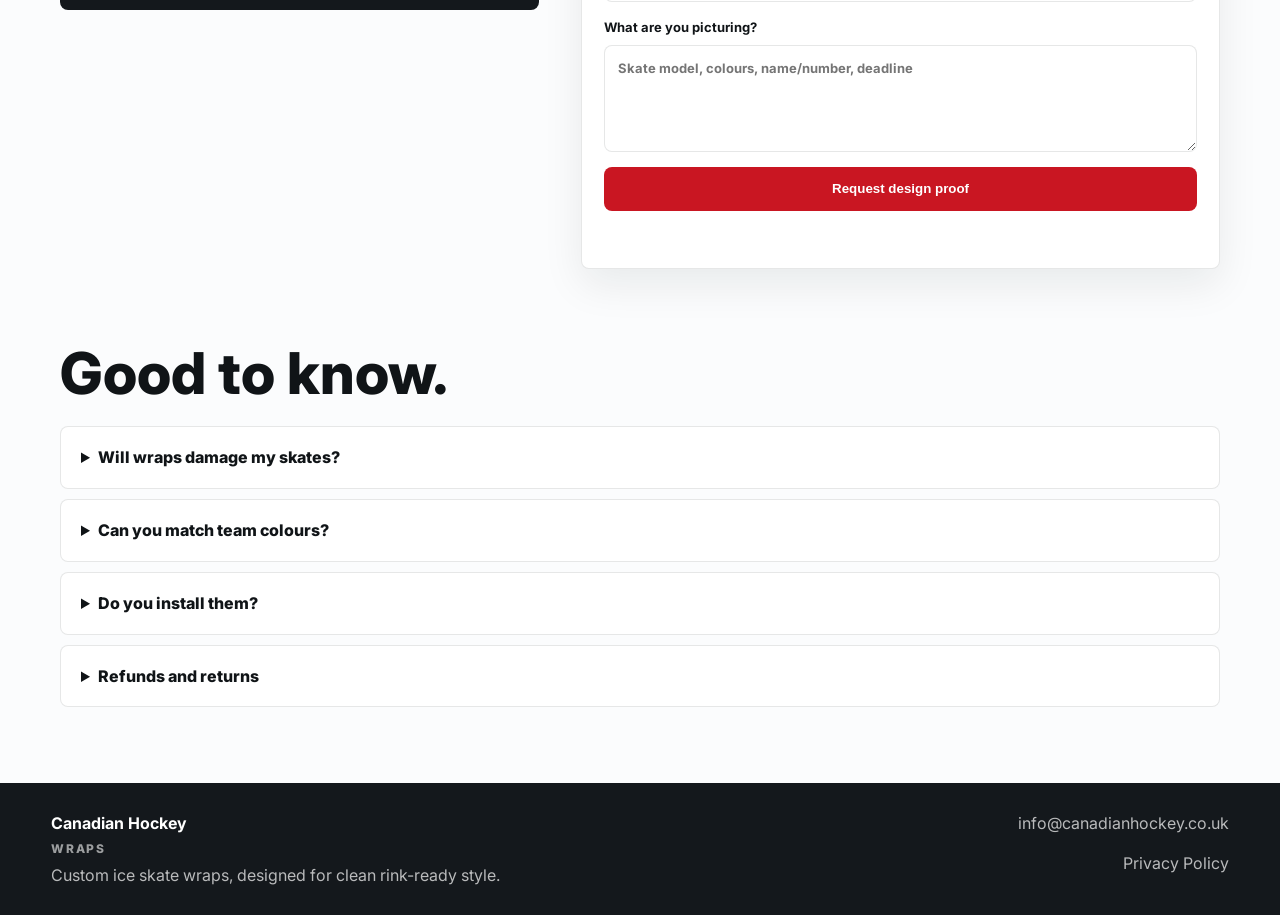
==== commit 5a6142e6: "Update_1.01_Mobile_Fix" ====
--- a/index.html
+++ b/index.html
@@ -27,7 +27,7 @@
       href="https://fonts.googleapis.com/css2?family=Inter:wght@400;500;600;700;800&display=swap"
       rel="stylesheet"
     />
-    <link rel="stylesheet" href="styles.css?v=35" />
+    <link rel="stylesheet" href="styles.css?v=54" />
   </head>
   <body>
     <header class="site-header" data-header>
@@ -41,6 +41,10 @@
     <main id="top">
       <section class="hero" aria-label="Canadian Hockey Wraps website">
         <canvas class="hero-sequence" width="1920" height="1080" aria-hidden="true" data-hero-sequence></canvas>
+        <div class="hero-scroll-cue" aria-hidden="true">
+          <span>Scroll Down</span>
+          <span class="hero-scroll-arrow">↓</span>
+        </div>
         <div class="hero-overlay"></div>
         <div class="hero-content">
           <p class="eyebrow">Custom ice skate wraps</p>
@@ -273,6 +277,6 @@
       <button class="lightbox-arrow lightbox-arrow-right" type="button" aria-label="Next full-size skate photo" data-lightbox-next>›</button>
     </div>
 
-    <script src="script.js?v=35"></script>
+    <script src="script.js?v=54"></script>
   </body>
 </html>
--- a/styles.css
+++ b/styles.css
@@ -187,11 +187,29 @@
   }
 }
 
+@keyframes heroSequenceFade {
+  from {
+    opacity: 0;
+  }
+}
+
+@keyframes scrollCueBounce {
+  0%,
+  100% {
+    transform: translateY(0);
+  }
+
+  50% {
+    transform: translateY(8px);
+  }
+}
+
 @media (prefers-reduced-motion: reduce) {
   .site-header,
   .brand,
   .brand-mark,
-  .brand::after {
+  .brand::after,
+  .hero-sequence {
     animation: none;
   }
 
@@ -301,6 +319,11 @@
   z-index: 0;
   -webkit-mask-image: linear-gradient(90deg, transparent 0%, rgba(0, 0, 0, 0.28) 7%, rgba(0, 0, 0, 0.92) 20%, #000 32%);
   mask-image: linear-gradient(90deg, transparent 0%, rgba(0, 0, 0, 0.28) 7%, rgba(0, 0, 0, 0.92) 20%, #000 32%);
+  animation: heroSequenceFade 1600ms ease 220ms both;
+}
+
+.hero-scroll-cue {
+  display: none;
 }
 
 .hero-overlay {
@@ -1012,12 +1035,14 @@
   }
 
   .hero {
-    min-height: 760px;
-    align-items: end;
-  }
-
-  .hero-image,
-  .hero-sequence {
+    display: block;
+    min-height: auto;
+    padding-top: 0;
+    align-items: initial;
+    overflow: visible;
+  }
+
+  .hero-image {
     inset: 0;
     width: 100%;
     height: 100%;
@@ -1032,19 +1057,62 @@
   }
 
   .hero-sequence {
-    opacity: 0.28;
+    position: sticky;
+    inset: auto;
+    top: 0;
+    display: block;
+    width: 100%;
+    height: 100svh;
+    max-width: none;
+    max-height: none;
+    margin: 0 auto;
+    opacity: 1;
+    transform: none;
+    -webkit-mask-image: none;
+    mask-image: none;
+  }
+
+  .hero-scroll-cue {
+    position: sticky;
+    top: calc(100svh - 96px);
+    z-index: 3;
+    display: flex;
+    height: 0;
+    margin-top: -92px;
+    align-items: center;
+    justify-content: center;
+    flex-direction: column;
+    gap: 8px;
+    color: rgba(251, 252, 253, 0.92);
+    font-size: 12px;
+    font-weight: 800;
+    letter-spacing: 0.12em;
+    pointer-events: none;
+    text-transform: uppercase;
+    text-shadow: 0 2px 18px rgba(0, 0, 0, 0.42);
+    animation: heroSequenceFade 1800ms ease 680ms both;
+    transition: opacity 180ms ease;
+  }
+
+  .hero-scroll-arrow {
+    display: inline-block;
+    font-size: 20px;
+    line-height: 1;
+    animation: scrollCueBounce 1200ms ease-in-out infinite;
   }
 
   .hero-overlay {
-    background:
-      linear-gradient(0deg, rgba(251, 252, 253, 0.98) 0%, rgba(251, 252, 253, 0.86) 42%, rgba(251, 252, 253, 0.08) 78%),
-      linear-gradient(90deg, rgba(251, 252, 253, 0.72), rgba(251, 252, 253, 0.08));
+    display: none;
   }
 
   .hero-content {
-    margin: 0 auto;
-    padding: 110px 0 36px;
+    width: 100%;
+    margin: 92svh 0 0;
+    padding: 42px 18px 72px;
     transform: none;
+    border-radius: 22px 22px 0 0;
+    background: linear-gradient(180deg, rgba(251, 252, 253, 0.96), #fbfcfd 34%);
+    box-shadow: 0 -18px 42px rgba(16, 20, 23, 0.08);
   }
 
   .strip,
@@ -1081,7 +1149,14 @@
   }
 
   .hero {
-    min-height: 720px;
+    min-height: auto;
+    padding-top: 0;
+  }
+
+  .hero-sequence {
+    top: 0;
+    width: 100%;
+    height: 100svh;
   }
 
   .hero h1 {
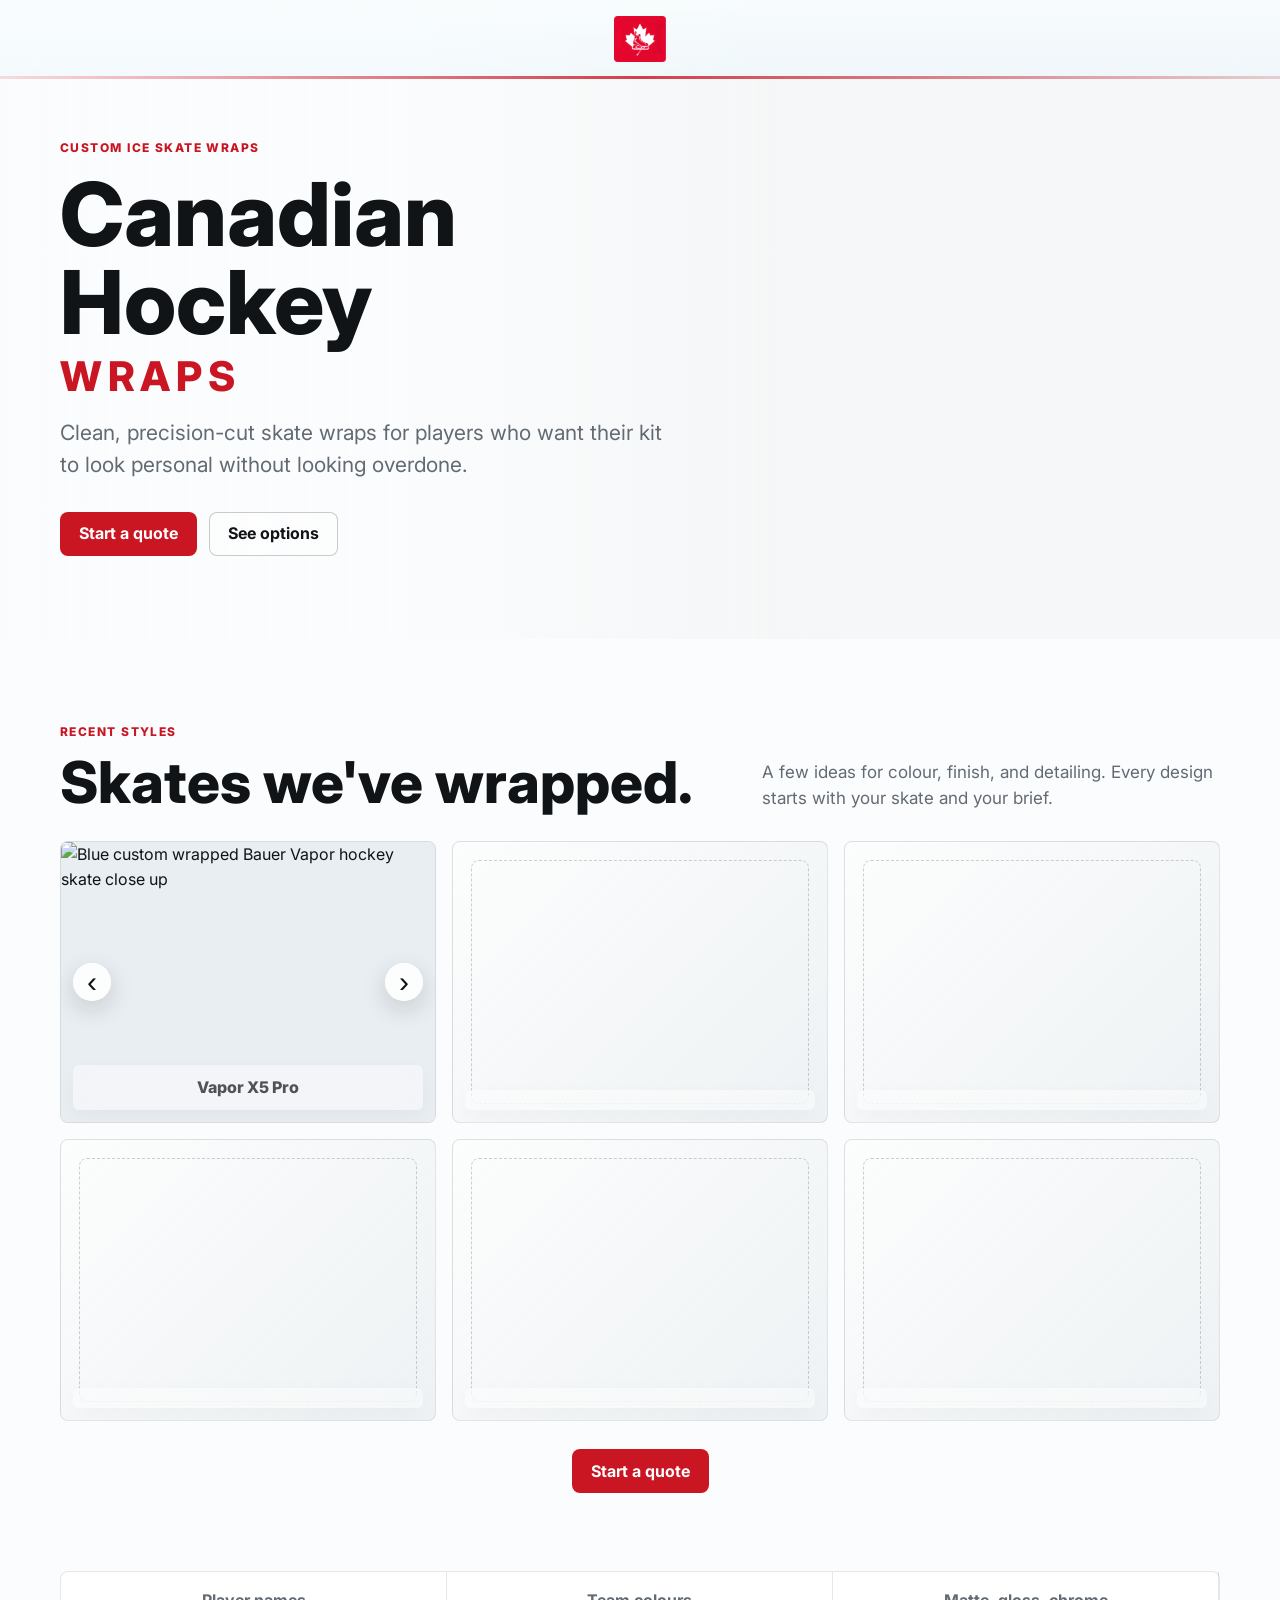
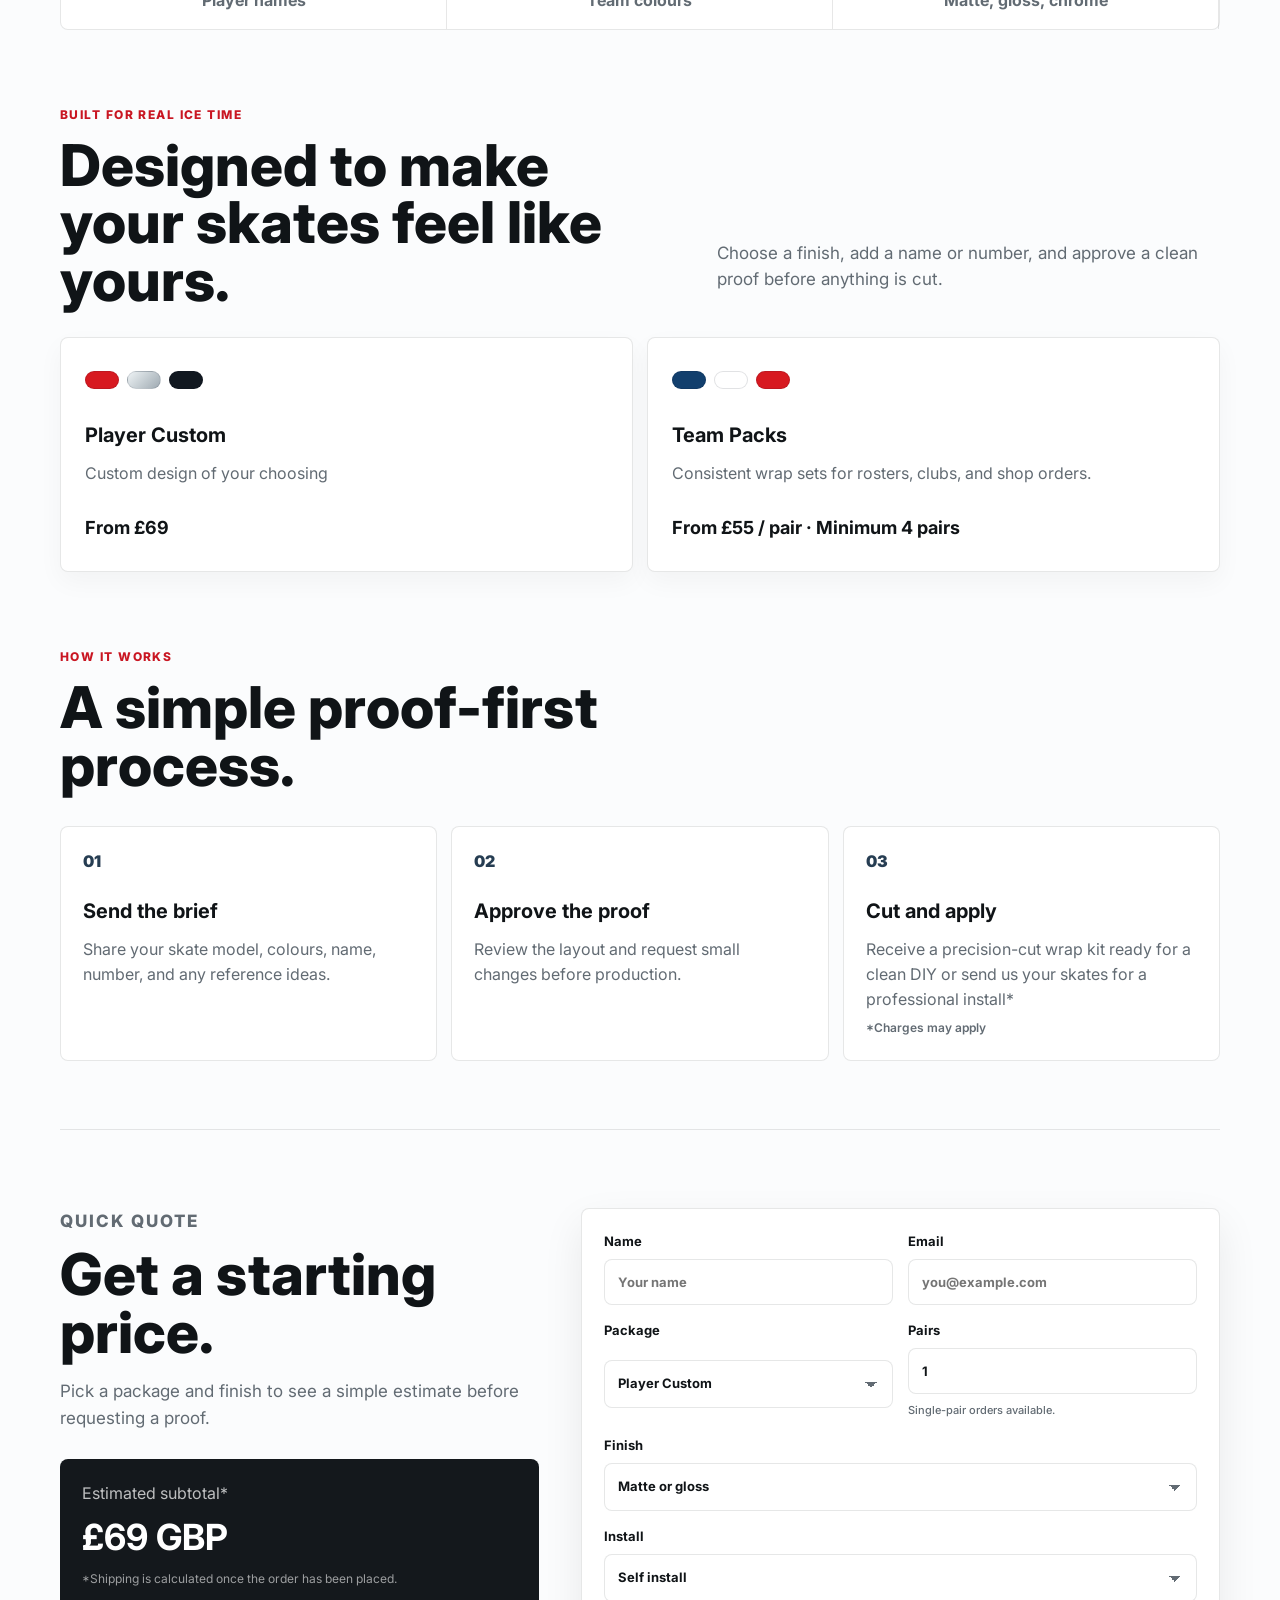
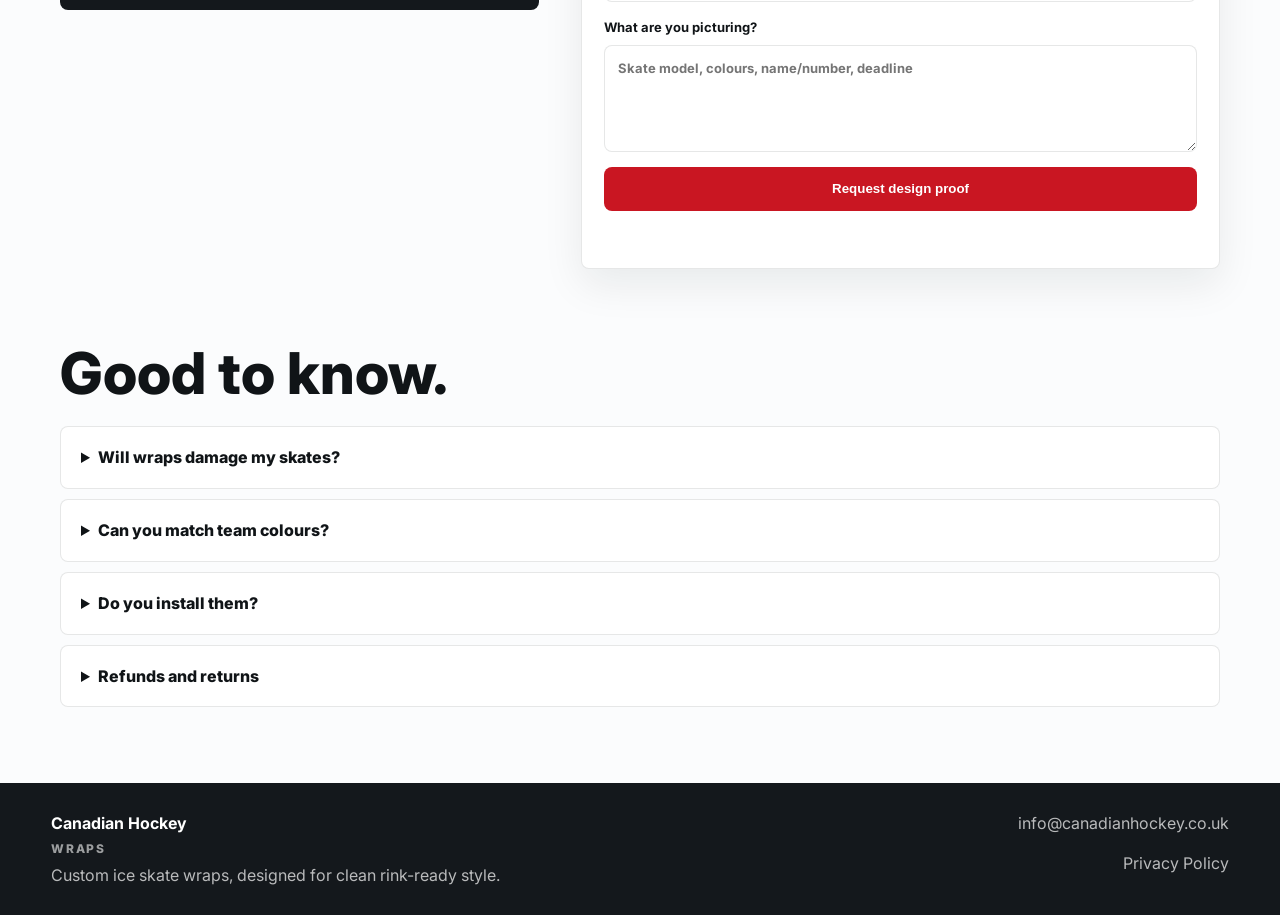
==== commit ae9d68d8: "Update_1.01_Mobile_Fix" ====
--- a/index.html
+++ b/index.html
@@ -27,7 +27,7 @@
       href="https://fonts.googleapis.com/css2?family=Inter:wght@400;500;600;700;800&display=swap"
       rel="stylesheet"
     />
-    <link rel="stylesheet" href="styles.css?v=54" />
+    <link rel="stylesheet" href="styles.css?v=56" />
   </head>
   <body>
     <header class="site-header" data-header>
@@ -277,6 +277,6 @@
       <button class="lightbox-arrow lightbox-arrow-right" type="button" aria-label="Next full-size skate photo" data-lightbox-next>›</button>
     </div>
 
-    <script src="script.js?v=54"></script>
+    <script src="script.js?v=56"></script>
   </body>
 </html>
--- a/styles.css
+++ b/styles.css
@@ -316,6 +316,7 @@
   opacity: 0.74;
   pointer-events: none;
   transform: translateY(-50%);
+  will-change: opacity;
   z-index: 0;
   -webkit-mask-image: linear-gradient(90deg, transparent 0%, rgba(0, 0, 0, 0.28) 7%, rgba(0, 0, 0, 0.92) 20%, #000 32%);
   mask-image: linear-gradient(90deg, transparent 0%, rgba(0, 0, 0, 0.28) 7%, rgba(0, 0, 0, 0.92) 20%, #000 32%);
@@ -1068,6 +1069,7 @@
     margin: 0 auto;
     opacity: 1;
     transform: none;
+    will-change: opacity;
     -webkit-mask-image: none;
     mask-image: none;
   }
@@ -1107,7 +1109,7 @@
 
   .hero-content {
     width: 100%;
-    margin: 92svh 0 0;
+    margin: 166svh 0 0;
     padding: 42px 18px 72px;
     transform: none;
     border-radius: 22px 22px 0 0;
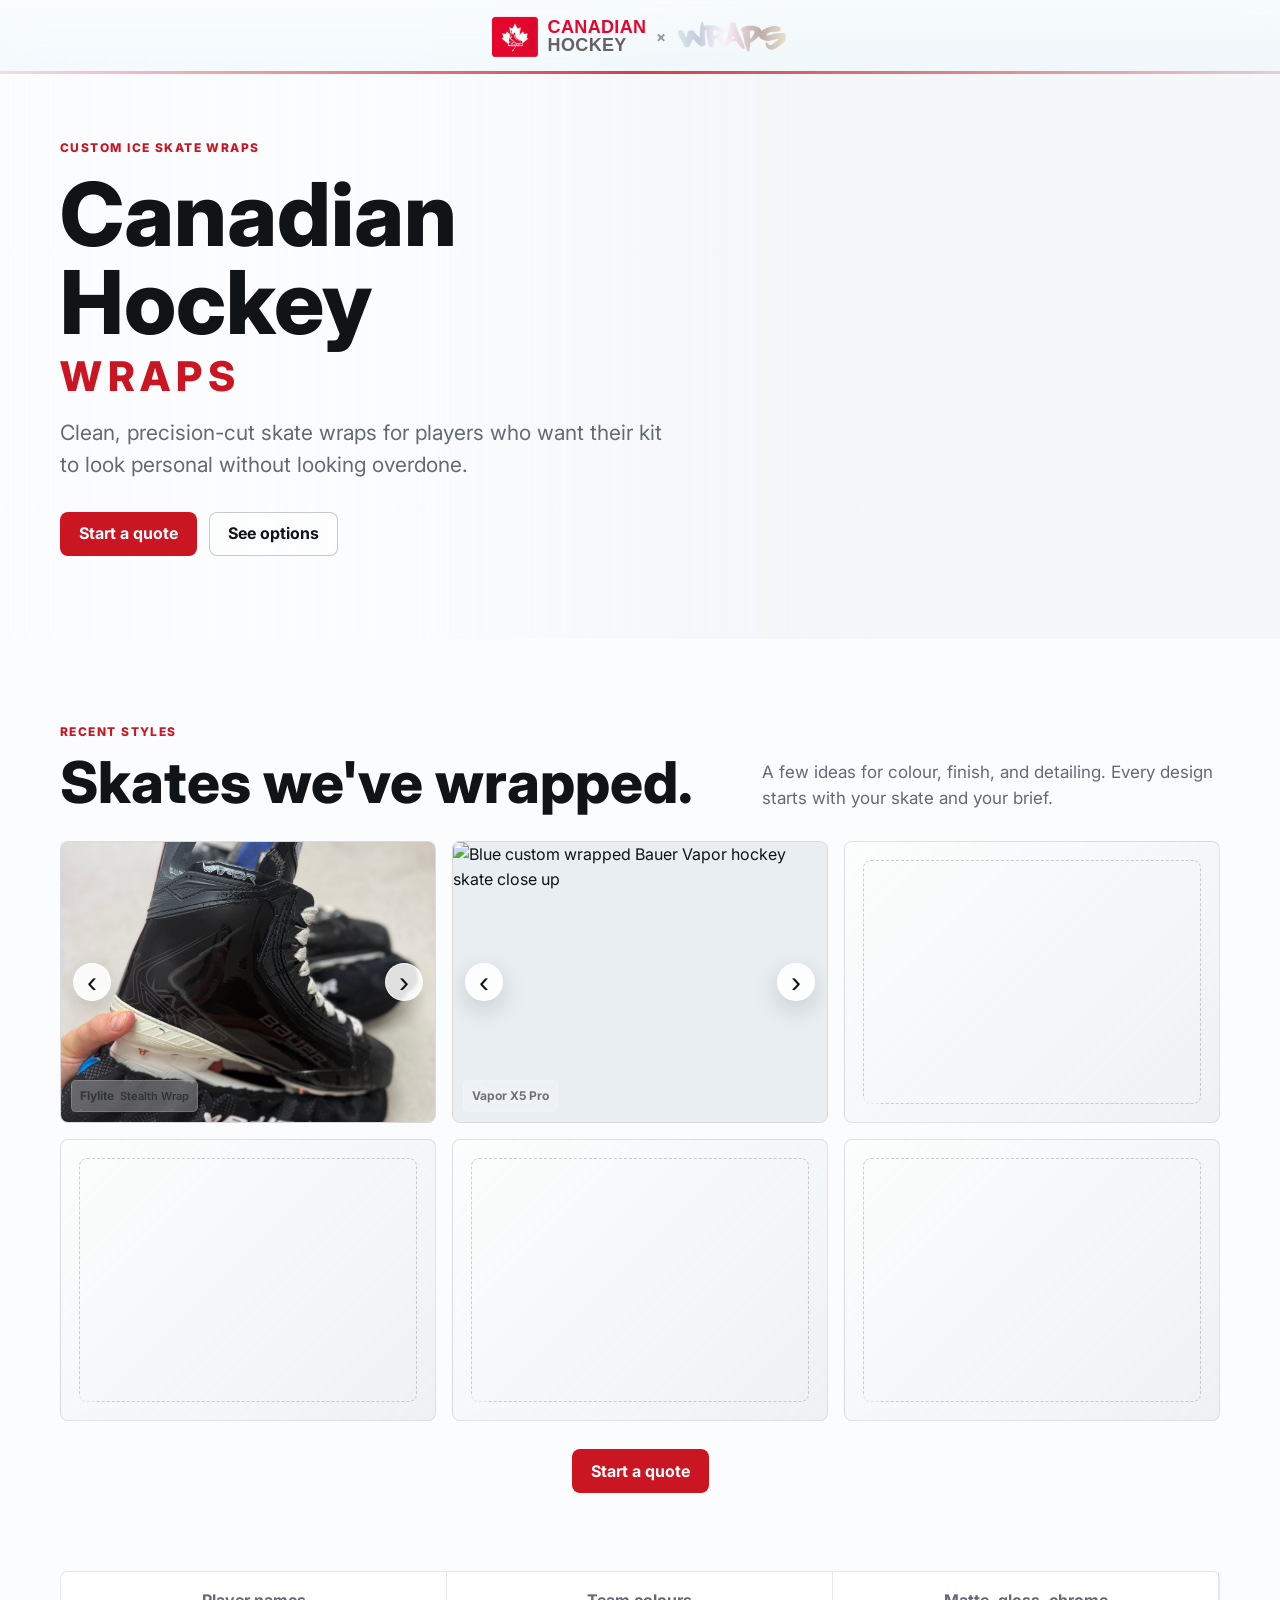
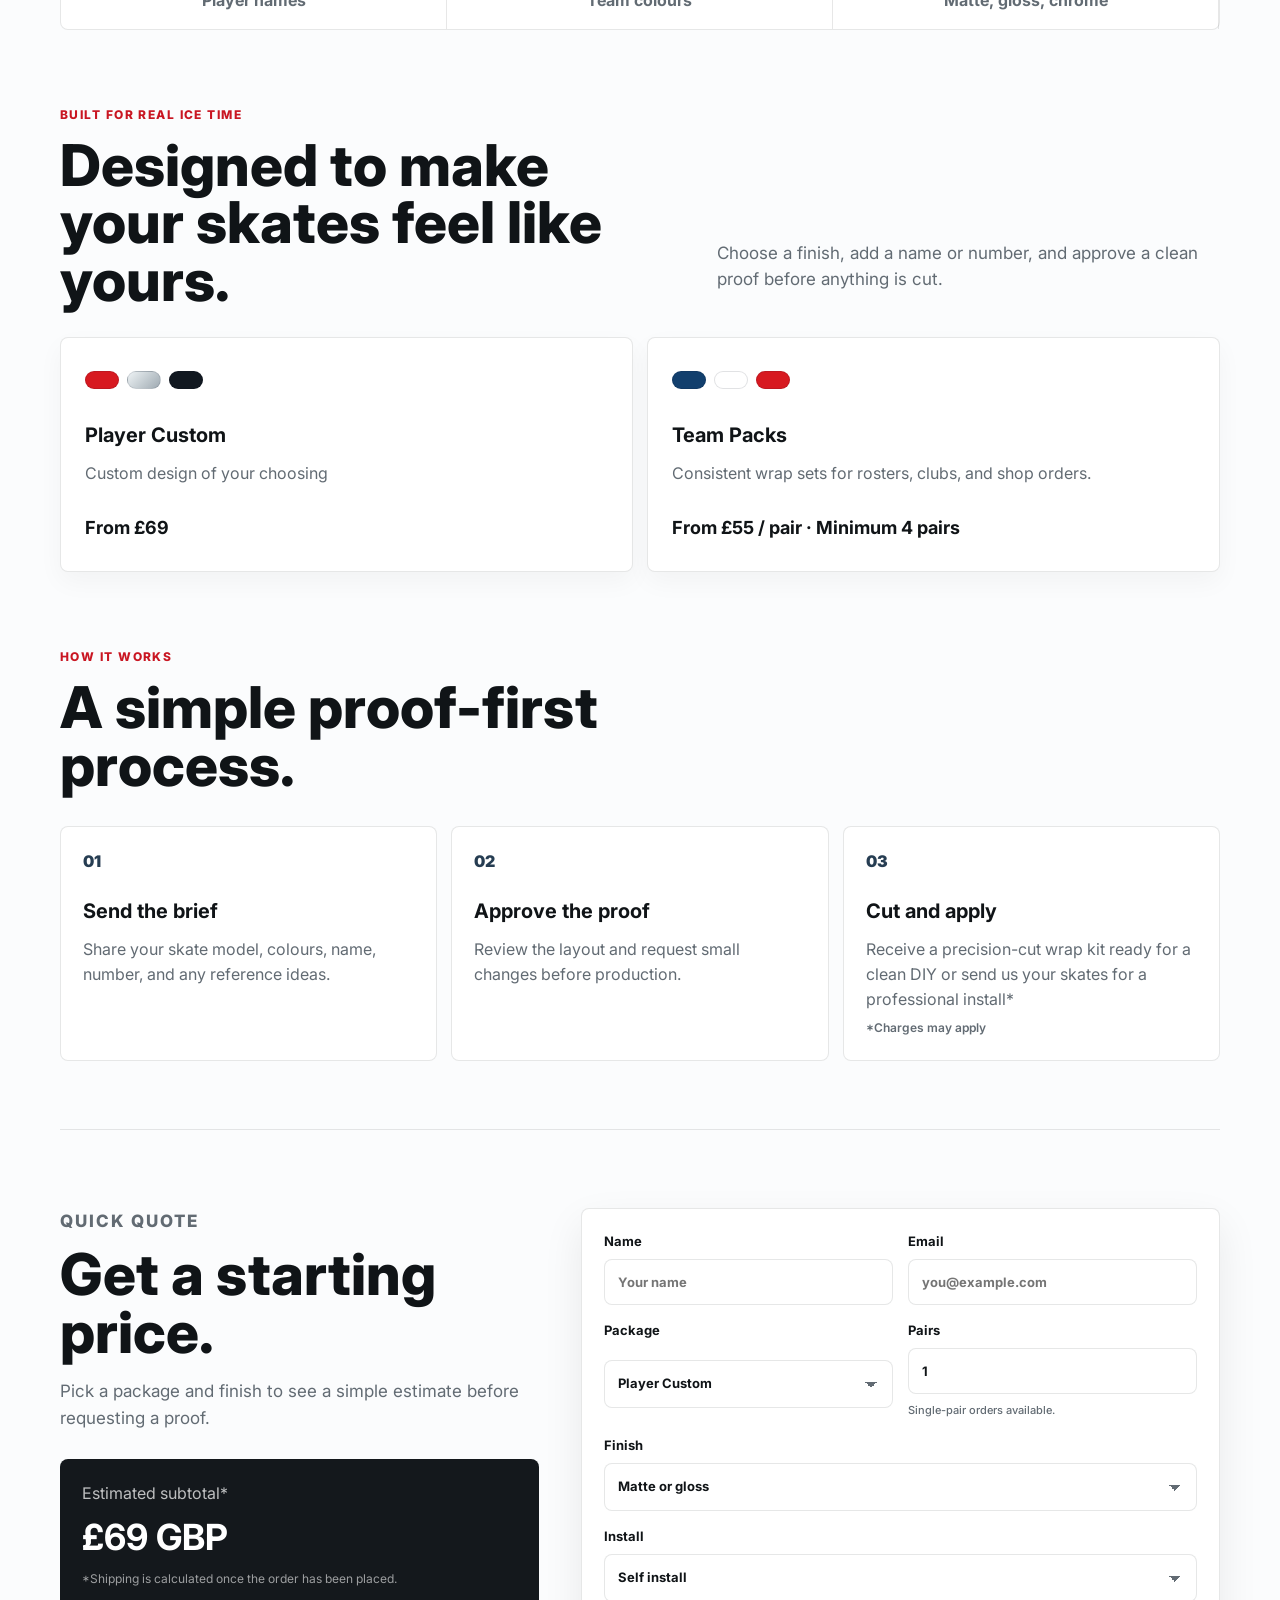
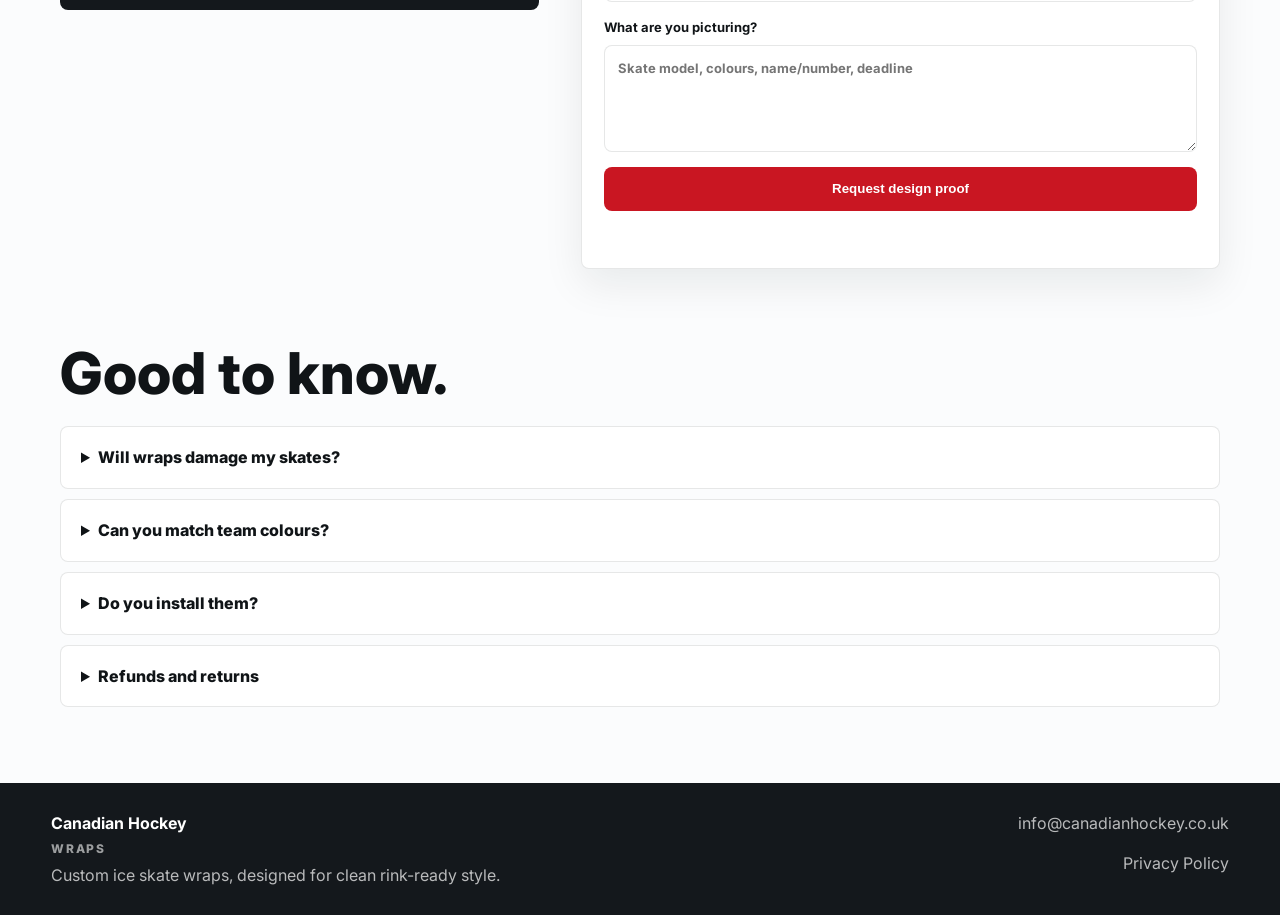
==== commit 2db2558f: "Add files via upload" ====
--- a/index.html
+++ b/index.html
@@ -18,22 +18,40 @@
       content="Canadian Hockey creates clean, custom ice skate wraps through its Wraps product line."
     />
     <title>Canadian Hockey | Wraps</title>
-    <link rel="icon" type="image/png" sizes="64x64" href="favicon.png?v=2" />
-    <link rel="shortcut icon" type="image/png" href="favicon.png?v=2" />
-    <link rel="apple-touch-icon" href="assets/ch-logo.png?v=2" />
+    <link rel="icon" type="image/png" sizes="256x256" href="favicon.png?v=3" />
+    <link rel="shortcut icon" type="image/png" href="favicon.png?v=3" />
+    <link rel="apple-touch-icon" href="assets/new-ch-logo.png?v=3" />
     <link rel="preconnect" href="https://fonts.googleapis.com" />
     <link rel="preconnect" href="https://fonts.gstatic.com" crossorigin />
     <link
       href="https://fonts.googleapis.com/css2?family=Inter:wght@400;500;600;700;800&display=swap"
       rel="stylesheet"
     />
-    <link rel="stylesheet" href="styles.css?v=56" />
+    <link rel="stylesheet" href="styles.css?v=83" />
   </head>
   <body>
+    <div class="site-loader" data-loader aria-hidden="true">
+      <div class="brand loader-brand">
+        <img class="brand-mark" src="assets/new-ch-logo.png" alt="" />
+        <span class="brand-wordmark" aria-hidden="true">
+          <span class="brand-word brand-word-canadian">Canadian</span>
+          <span class="brand-word brand-word-hockey">Hockey</span>
+        </span>
+        <span class="brand-collab-mark" aria-hidden="true">×</span>
+        <img class="brand-wraps-mark" src="assets/wraps-logo.png?v=6" alt="" />
+      </div>
+    </div>
+
     <header class="site-header" data-header>
       <div class="site-header-inner">
         <a class="brand" href="#top" aria-label="Canadian Hockey Wraps website home">
           <img class="brand-mark" src="assets/new-ch-logo.png" alt="Canadian Hockey" />
+          <span class="brand-wordmark" aria-hidden="true">
+            <span class="brand-word brand-word-canadian">Canadian</span>
+            <span class="brand-word brand-word-hockey">Hockey</span>
+          </span>
+          <span class="brand-collab-mark" aria-hidden="true">×</span>
+          <img class="brand-wraps-mark" src="assets/wraps-logo.png?v=6" alt="Wraps" />
         </a>
       </div>
     </header>
@@ -72,15 +90,22 @@
         <div class="skate-gallery">
           <figure class="gallery-item gallery-carousel" data-gallery-carousel>
             <div class="gallery-slides">
+              <img class="is-active" src="assets/flylite-stealth-wrap-1.jpg?v=2" alt="Flylite hockey skate finished in a Stealth Wrap close up" />
+              <img src="assets/flylite-stealth-wrap-2.jpg?v=2" alt="Flylite hockey skate Stealth Wrap side profile" />
+              <img src="assets/flylite-stealth-wrap-3.jpg?v=2" alt="Flylite hockey skate Stealth Wrap detail view" />
+            </div>
+            <button class="gallery-arrow gallery-arrow-left" type="button" aria-label="Previous Flylite Stealth Wrap photo" data-gallery-prev>‹</button>
+            <button class="gallery-arrow gallery-arrow-right" type="button" aria-label="Next Flylite Stealth Wrap photo" data-gallery-next>›</button>
+            <figcaption><span>Flylite</span><small>Stealth Wrap</small></figcaption>
+          </figure>
+          <figure class="gallery-item gallery-carousel" data-gallery-carousel>
+            <div class="gallery-slides">
               <img class="is-active" src="assets/wrapped-skates-blue-vapor-1.jpg" alt="Blue custom wrapped Bauer Vapor hockey skate close up" />
               <img src="assets/wrapped-skates-blue-vapor-2.jpg" alt="Pair of blue custom wrapped Bauer Vapor hockey skates" />
             </div>
             <button class="gallery-arrow gallery-arrow-left" type="button" aria-label="Previous skate photo" data-gallery-prev>‹</button>
             <button class="gallery-arrow gallery-arrow-right" type="button" aria-label="Next skate photo" data-gallery-next>›</button>
             <figcaption><span>Vapor X5 Pro</span></figcaption>
-          </figure>
-          <figure class="gallery-item gallery-blank" aria-label="Blank skate wrap gallery slot">
-            <figcaption><span></span><small></small></figcaption>
           </figure>
           <figure class="gallery-item gallery-blank" aria-label="Blank skate wrap gallery slot">
             <figcaption><span></span><small></small></figcaption>
@@ -277,6 +302,6 @@
       <button class="lightbox-arrow lightbox-arrow-right" type="button" aria-label="Next full-size skate photo" data-lightbox-next>›</button>
     </div>
 
-    <script src="script.js?v=56"></script>
+    <script src="script.js?v=83"></script>
   </body>
 </html>
--- a/styles.css
+++ b/styles.css
@@ -29,6 +29,54 @@
 
 body.has-lightbox {
   overflow: hidden;
+}
+
+.site-loader {
+  position: fixed;
+  inset: 0;
+  z-index: 10000;
+  display: grid;
+  place-items: center;
+  padding: 24px;
+  background:
+    radial-gradient(circle at 50% 38%, rgba(227, 7, 46, 0.08), transparent 30%),
+    linear-gradient(180deg, #ffffff 0%, #f3f8fa 100%);
+  opacity: 1;
+  visibility: visible;
+  transition: opacity 540ms ease, visibility 540ms ease;
+}
+
+.site-loader.is-hidden {
+  opacity: 0;
+  visibility: hidden;
+  pointer-events: none;
+}
+
+.loader-brand {
+  gap: 20px;
+  padding: 18px 22px;
+  border-radius: 18px;
+  background: rgba(255, 255, 255, 0.62);
+  box-shadow: 0 22px 70px rgba(16, 20, 23, 0.08);
+  backdrop-filter: blur(18px) saturate(1.1);
+}
+
+.loader-brand .brand-mark {
+  width: 58px;
+  height: 52px;
+}
+
+.loader-brand .brand-wordmark {
+  font-size: clamp(15px, 2.35vw, 24px);
+}
+
+.loader-brand .brand-collab-mark {
+  font-size: clamp(17px, 1.8vw, 22px);
+}
+
+.loader-brand .brand-wraps-mark {
+  width: clamp(106px, 16vw, 176px);
+  height: 50px;
 }
 
 img {
@@ -86,35 +134,66 @@
   position: relative;
   display: inline-flex;
   align-items: center;
-  animation: brandIntroMove 2.8s cubic-bezier(0.22, 0.9, 0.18, 1) 180ms both;
+  gap: 10px;
+  animation: brandSettleLeft 1200ms cubic-bezier(0.22, 0.9, 0.18, 1) 260ms both;
 }
 
 .brand-mark {
   position: relative;
   z-index: 2;
   display: block;
-  width: 52px;
-  height: 46px;
+  width: 46px;
+  height: 41px;
   object-fit: contain;
   border: 0;
-  animation: logoIntroScale 2.8s cubic-bezier(0.22, 0.9, 0.18, 1) 180ms both;
+  animation: logoDropIn 780ms cubic-bezier(0.22, 0.9, 0.18, 1) 120ms both;
 }
 
 .brand::after {
-  content: "Canadian Hockey";
-  position: absolute;
-  top: 50%;
-  left: calc(100% + 12px);
-  white-space: nowrap;
-  color: rgba(16, 20, 23, 0.76);
-  font-family: Baskerville, "Libre Baskerville", Georgia, serif;
+  content: none;
+}
+
+.brand-wordmark {
+  display: grid;
+  gap: 3px;
+  font-family: "Bridgends Expanded", "Brigends Expanded", "Arial Black", Impact, sans-serif;
+  font-size: clamp(14px, 1.45vw, 18px);
+  font-stretch: expanded;
+  font-weight: 900;
+  letter-spacing: 0.02em;
+  line-height: 0.86;
+  text-transform: uppercase;
+  animation: wordmarkReveal 760ms ease 820ms both;
+}
+
+.brand-word {
+  display: block;
+}
+
+.brand-word-canadian {
+  color: #e3072e;
+}
+
+.brand-word-hockey {
+  color: #676261;
+}
+
+.brand-collab-mark {
+  color: rgba(16, 20, 23, 0.42);
   font-size: 15px;
-  font-weight: 600;
-  letter-spacing: 0;
-  opacity: 0;
-  clip-path: inset(0 100% 0 0);
-  transform: translate(-20px, -50%);
-  animation: brandTextSwipe 2.8s cubic-bezier(0.22, 0.9, 0.18, 1) 180ms both;
+  font-weight: 700;
+  line-height: 1;
+  animation: wordmarkReveal 760ms ease 940ms both;
+}
+
+.brand-wraps-mark {
+  display: block;
+  width: clamp(78px, 9vw, 112px);
+  height: 34px;
+  object-fit: contain;
+  object-position: left center;
+  border-radius: 4px;
+  animation: wordmarkReveal 760ms ease 1040ms both;
 }
 
 @keyframes headerReveal {
@@ -151,16 +230,41 @@
   }
 }
 
-@keyframes logoIntroScale {
+@keyframes brandSettleLeft {
+  0%,
+  44% {
+    transform: translateX(58px);
+  }
+
+  100% {
+    transform: translateX(0);
+  }
+}
+
+@keyframes logoDropIn {
   0% {
     opacity: 0;
-    transform: scale(0.86);
-  }
-
-  14%,
+    transform: translateY(-18px) scale(0.9);
+  }
+
+  70%,
   100% {
     opacity: 1;
-    transform: scale(1);
+    transform: translateY(0) scale(1);
+  }
+}
+
+@keyframes wordmarkReveal {
+  from {
+    opacity: 0;
+    clip-path: inset(0 100% 0 0);
+    transform: translateX(-10px);
+  }
+
+  to {
+    opacity: 1;
+    clip-path: inset(0 0 0 0);
+    transform: translateX(0);
   }
 }
 
@@ -208,6 +312,9 @@
   .site-header,
   .brand,
   .brand-mark,
+  .brand-wordmark,
+  .brand-collab-mark,
+  .brand-wraps-mark,
   .brand::after,
   .hero-sequence {
     animation: none;
@@ -557,29 +664,33 @@
 
 .gallery-item figcaption {
   position: absolute;
-  right: 12px;
-  bottom: 12px;
-  left: 12px;
+  right: auto;
+  bottom: 10px;
+  left: 10px;
   display: flex;
-  align-items: center;
-  justify-content: center;
-  gap: 12px;
-  padding: 10px 14px;
-  border-radius: 6px;
-  background: rgba(255, 255, 255, 0.44);
-  box-shadow: 0 8px 24px rgba(16, 20, 23, 0.04);
-  backdrop-filter: blur(10px);
+  max-width: calc(100% - 20px);
+  align-items: baseline;
+  justify-content: flex-start;
+  gap: 6px;
+  padding: 6px 8px;
+  border: 1px solid rgba(255, 255, 255, 0.16);
+  border-radius: 5px;
+  background: rgba(251, 252, 253, 0.28);
+  box-shadow: none;
+  backdrop-filter: blur(8px);
 }
 
 .gallery-item figcaption span {
-  color: rgba(16, 20, 23, 0.72);
-  font-weight: 800;
+  color: rgba(16, 20, 23, 0.58);
+  font-size: 12px;
+  font-weight: 700;
 }
 
 .gallery-item figcaption small {
-  color: var(--muted);
-  font-size: 12px;
-  text-align: right;
+  color: rgba(16, 20, 23, 0.58);
+  font-size: 11px;
+  font-weight: 600;
+  text-align: left;
 }
 
 .image-lightbox {
@@ -1009,6 +1120,42 @@
 }
 
 @media (max-width: 860px) {
+  .brand {
+    gap: 13px;
+  }
+
+  .brand-wordmark {
+    font-size: clamp(15px, 2.5vw, 22px);
+  }
+
+  .brand-collab-mark {
+    font-size: 18px;
+  }
+
+  .brand-wraps-mark {
+    width: clamp(92px, 15vw, 146px);
+    height: 44px;
+  }
+
+  .loader-brand {
+    gap: 13px;
+    padding: 16px 18px;
+  }
+
+  .loader-brand .brand-mark {
+    width: 50px;
+    height: 45px;
+  }
+
+  .loader-brand .brand-wordmark {
+    font-size: clamp(14px, 4.1vw, 20px);
+  }
+
+  .loader-brand .brand-wraps-mark {
+    width: clamp(96px, 24vw, 138px);
+    height: 42px;
+  }
+
   .menu-button {
     display: block;
   }
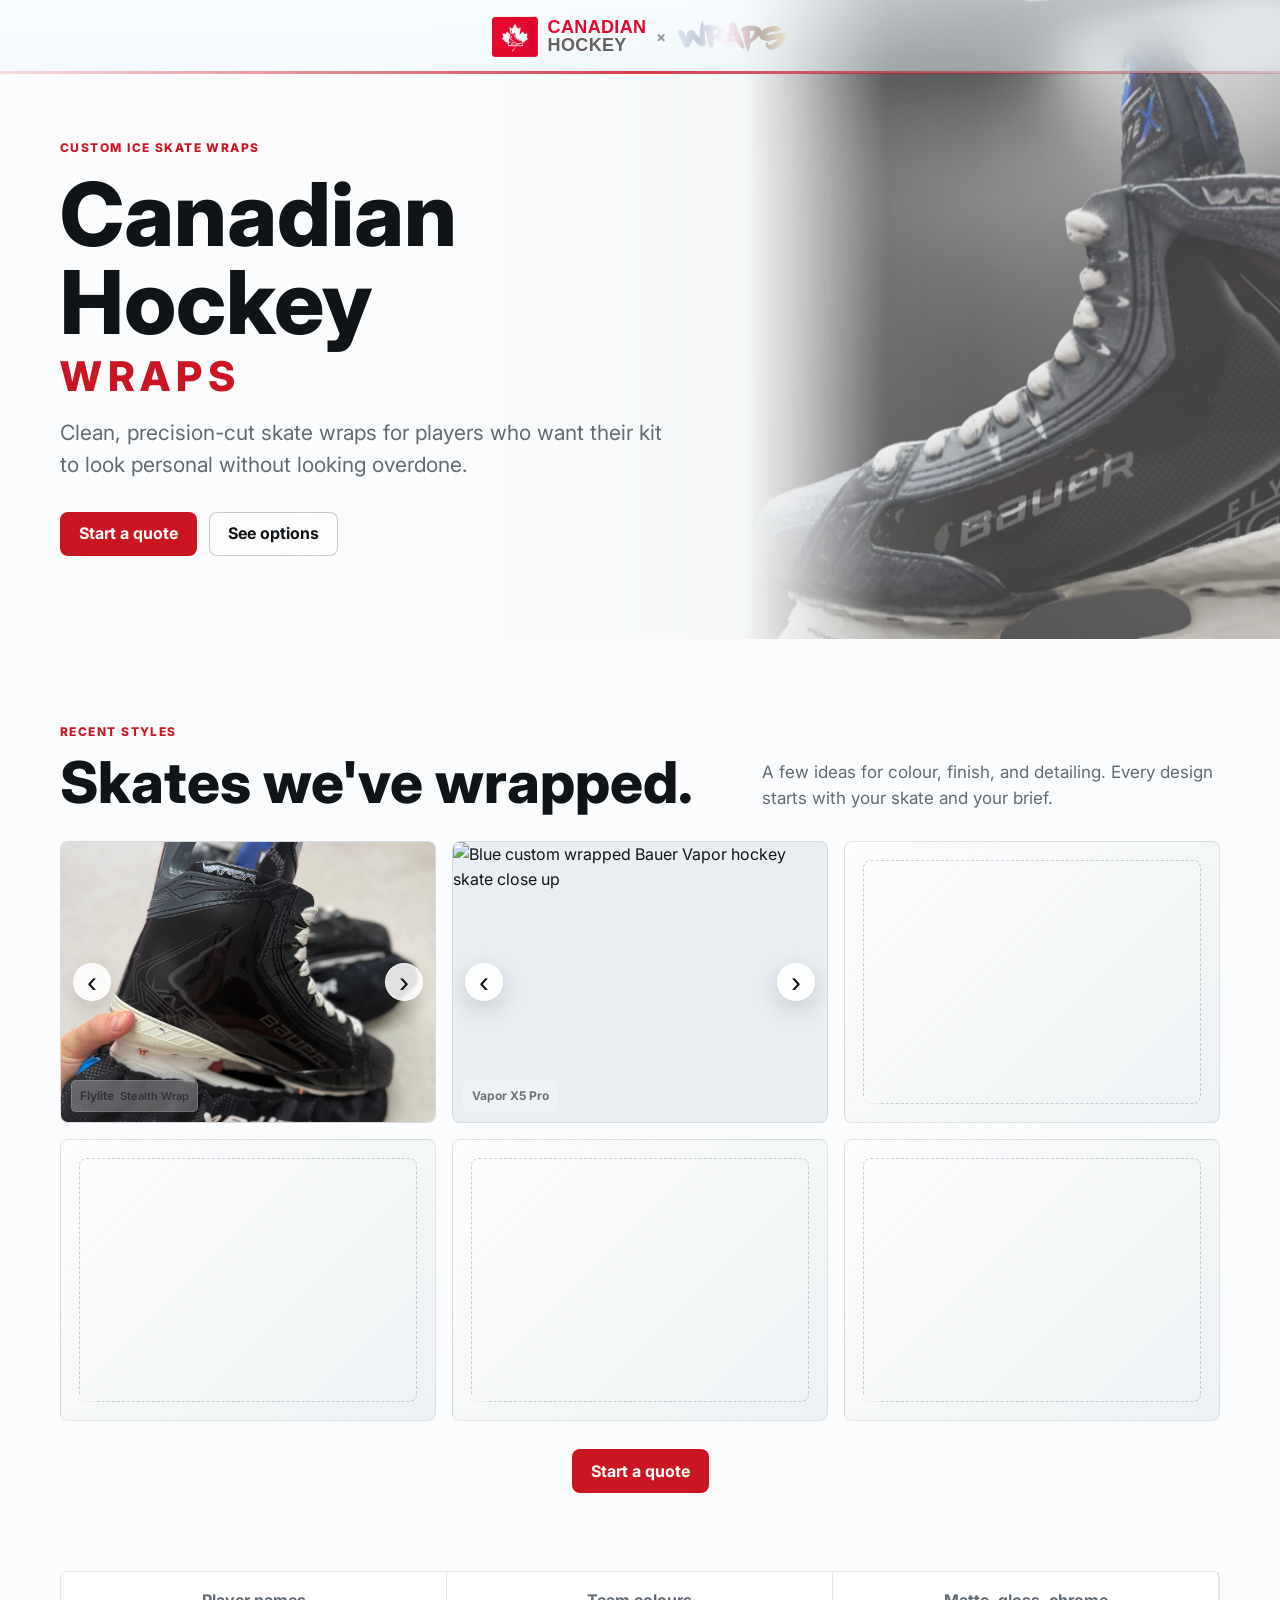
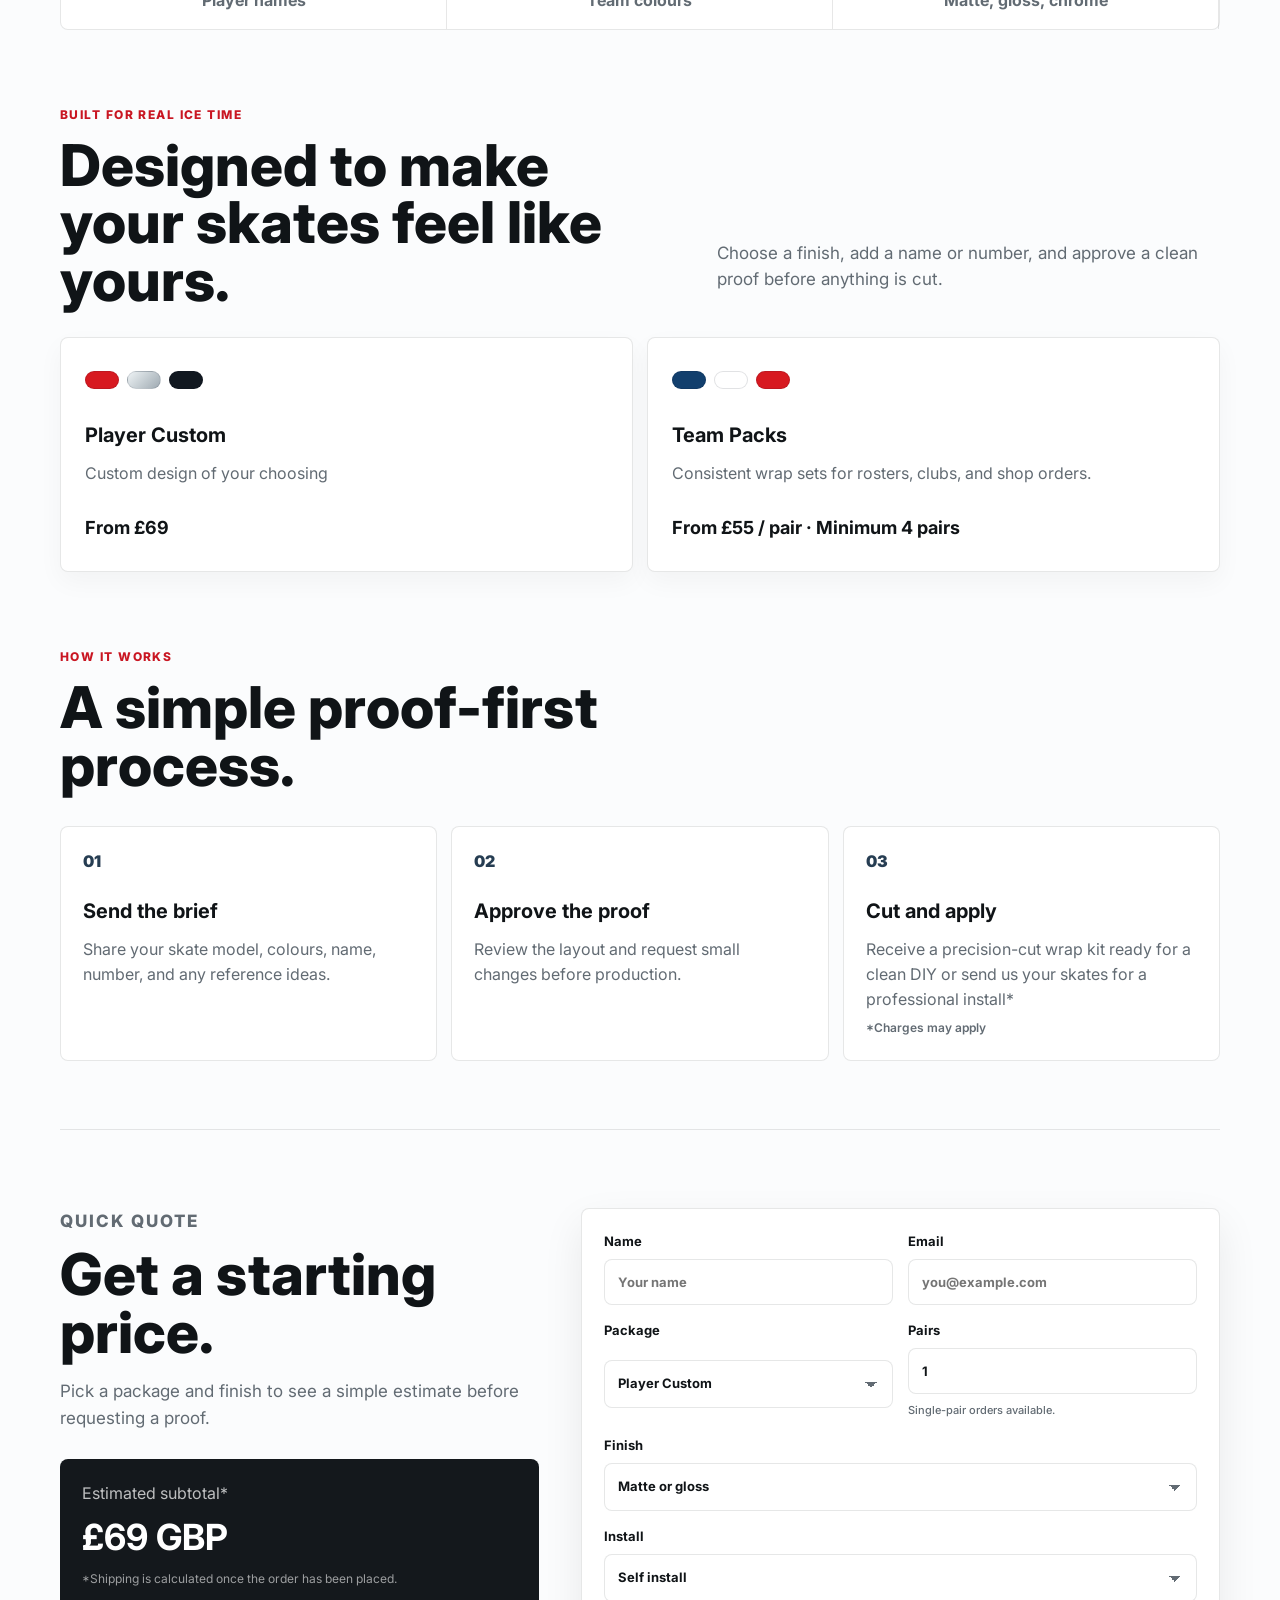
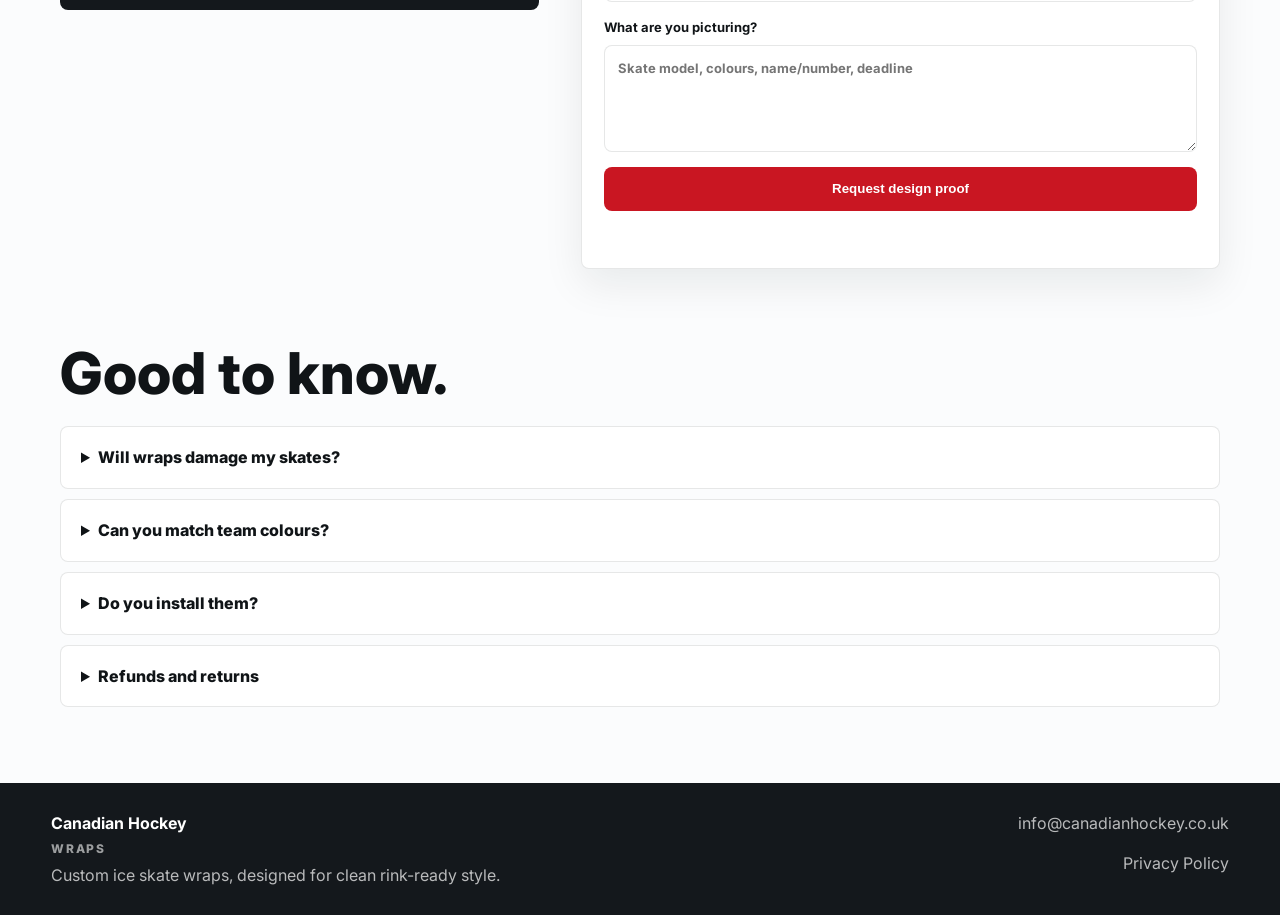
==== commit 3e50c63f: "Add files via upload" ====
--- a/index.html
+++ b/index.html
@@ -10,7 +10,6 @@
 
       gtag('config', 'G-CDZ405Z6BG');
     </script>
-    <script type="text/javascript" charset="UTF-8" src="//cdn.cookie-script.com/s/f7b29fd24d698bcb7625a7acf35b748c.js"></script>
     <meta charset="UTF-8" />
     <meta name="viewport" content="width=device-width, initial-scale=1.0" />
     <meta
@@ -27,7 +26,7 @@
       href="https://fonts.googleapis.com/css2?family=Inter:wght@400;500;600;700;800&display=swap"
       rel="stylesheet"
     />
-    <link rel="stylesheet" href="styles.css?v=83" />
+    <link rel="stylesheet" href="styles.css?v=86" />
   </head>
   <body>
     <div class="site-loader" data-loader aria-hidden="true">
@@ -302,6 +301,6 @@
       <button class="lightbox-arrow lightbox-arrow-right" type="button" aria-label="Next full-size skate photo" data-lightbox-next>›</button>
     </div>
 
-    <script src="script.js?v=83"></script>
+    <script src="script.js?v=86"></script>
   </body>
 </html>
--- a/styles.css
+++ b/styles.css
@@ -54,11 +54,13 @@
 
 .loader-brand {
   gap: 20px;
+  max-width: calc(100vw - 32px);
   padding: 18px 22px;
   border-radius: 18px;
   background: rgba(255, 255, 255, 0.62);
   box-shadow: 0 22px 70px rgba(16, 20, 23, 0.08);
   backdrop-filter: blur(18px) saturate(1.1);
+  animation-name: loaderBrandSettleLeft;
 }
 
 .loader-brand .brand-mark {
@@ -234,6 +236,28 @@
   0%,
   44% {
     transform: translateX(58px);
+  }
+
+  100% {
+    transform: translateX(0);
+  }
+}
+
+@keyframes loaderBrandSettleLeft {
+  0%,
+  44% {
+    transform: translateX(32px);
+  }
+
+  100% {
+    transform: translateX(0);
+  }
+}
+
+@keyframes loaderBrandSettleMobile {
+  0%,
+  44% {
+    transform: translateX(14px);
   }
 
   100% {
@@ -1138,22 +1162,28 @@
   }
 
   .loader-brand {
-    gap: 13px;
-    padding: 16px 18px;
+    gap: 8px;
+    max-width: calc(100vw - 24px);
+    padding: 14px 12px;
+    animation-name: loaderBrandSettleMobile;
   }
 
   .loader-brand .brand-mark {
-    width: 50px;
-    height: 45px;
+    width: 42px;
+    height: 38px;
   }
 
   .loader-brand .brand-wordmark {
-    font-size: clamp(14px, 4.1vw, 20px);
+    font-size: clamp(11px, 3.2vw, 15px);
+  }
+
+  .loader-brand .brand-collab-mark {
+    font-size: 14px;
   }
 
   .loader-brand .brand-wraps-mark {
-    width: clamp(96px, 24vw, 138px);
-    height: 42px;
+    width: clamp(74px, 21vw, 96px);
+    height: 30px;
   }
 
   .menu-button {
